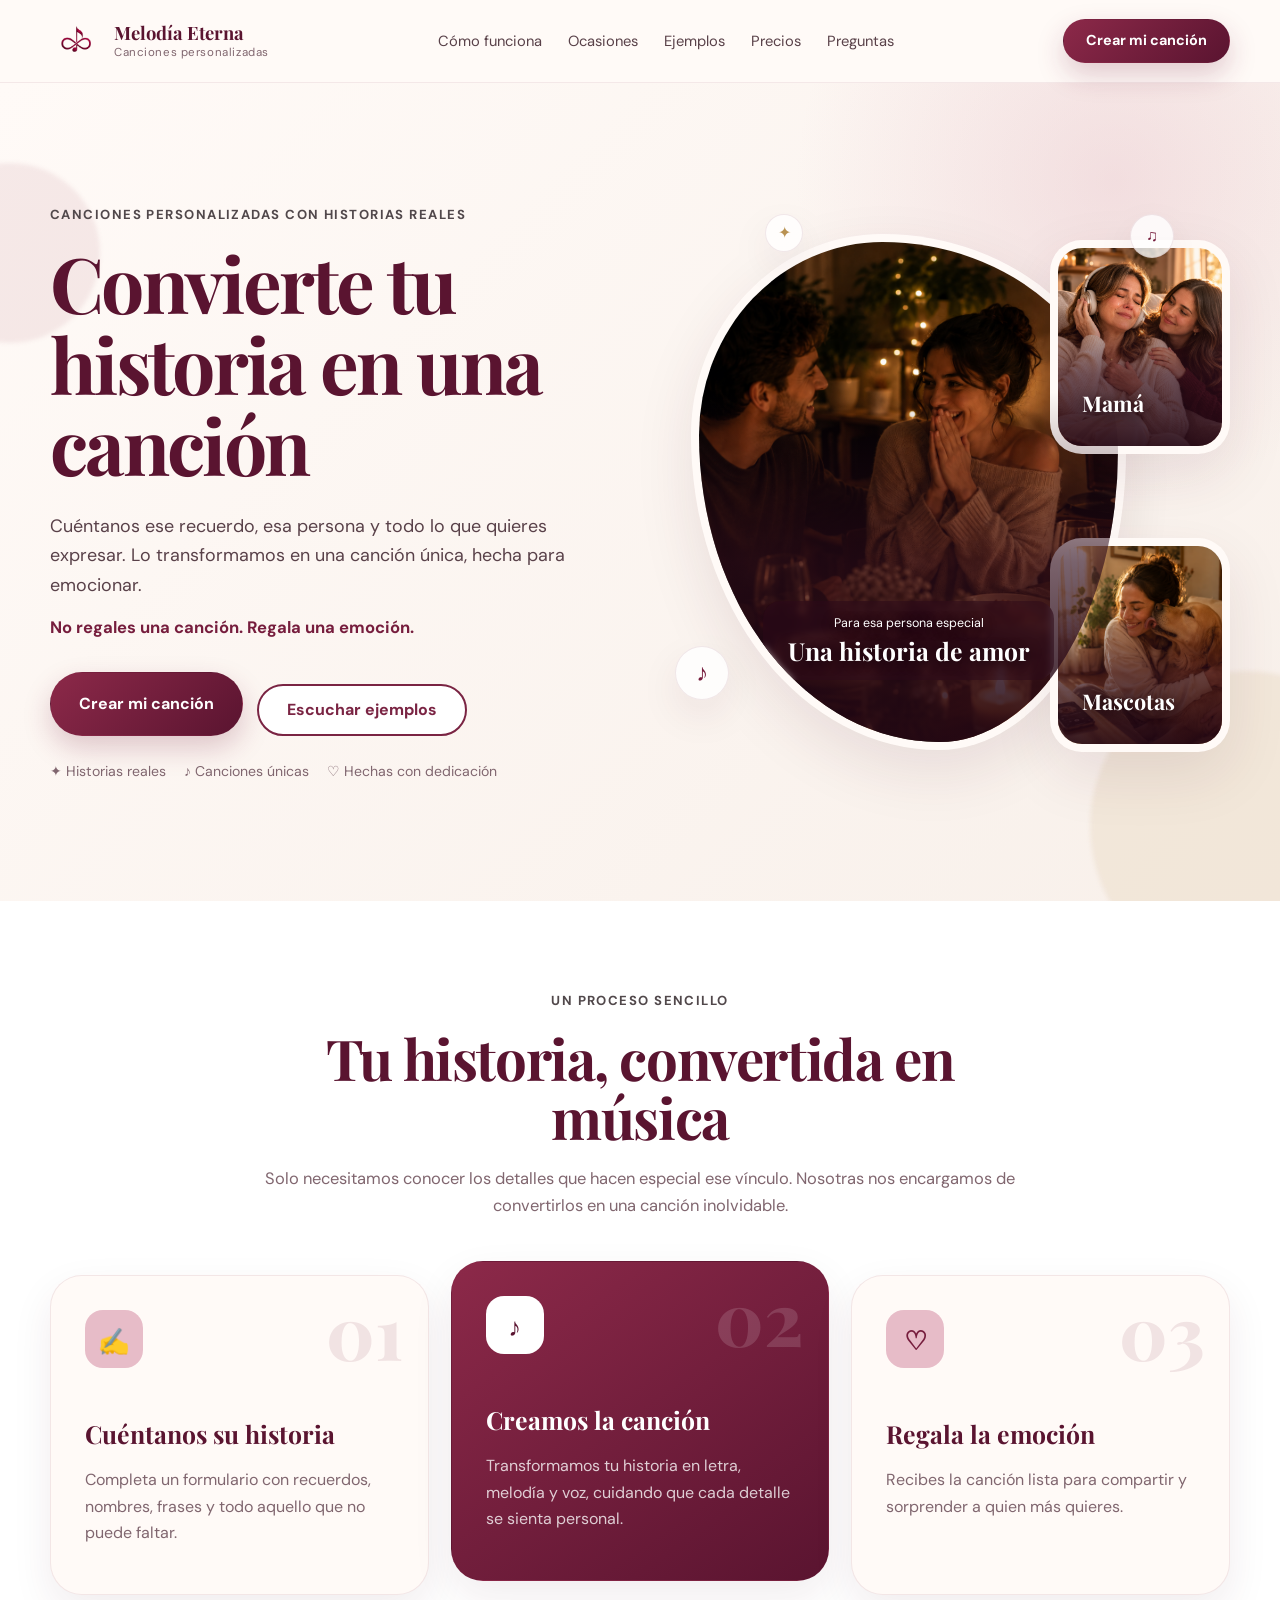
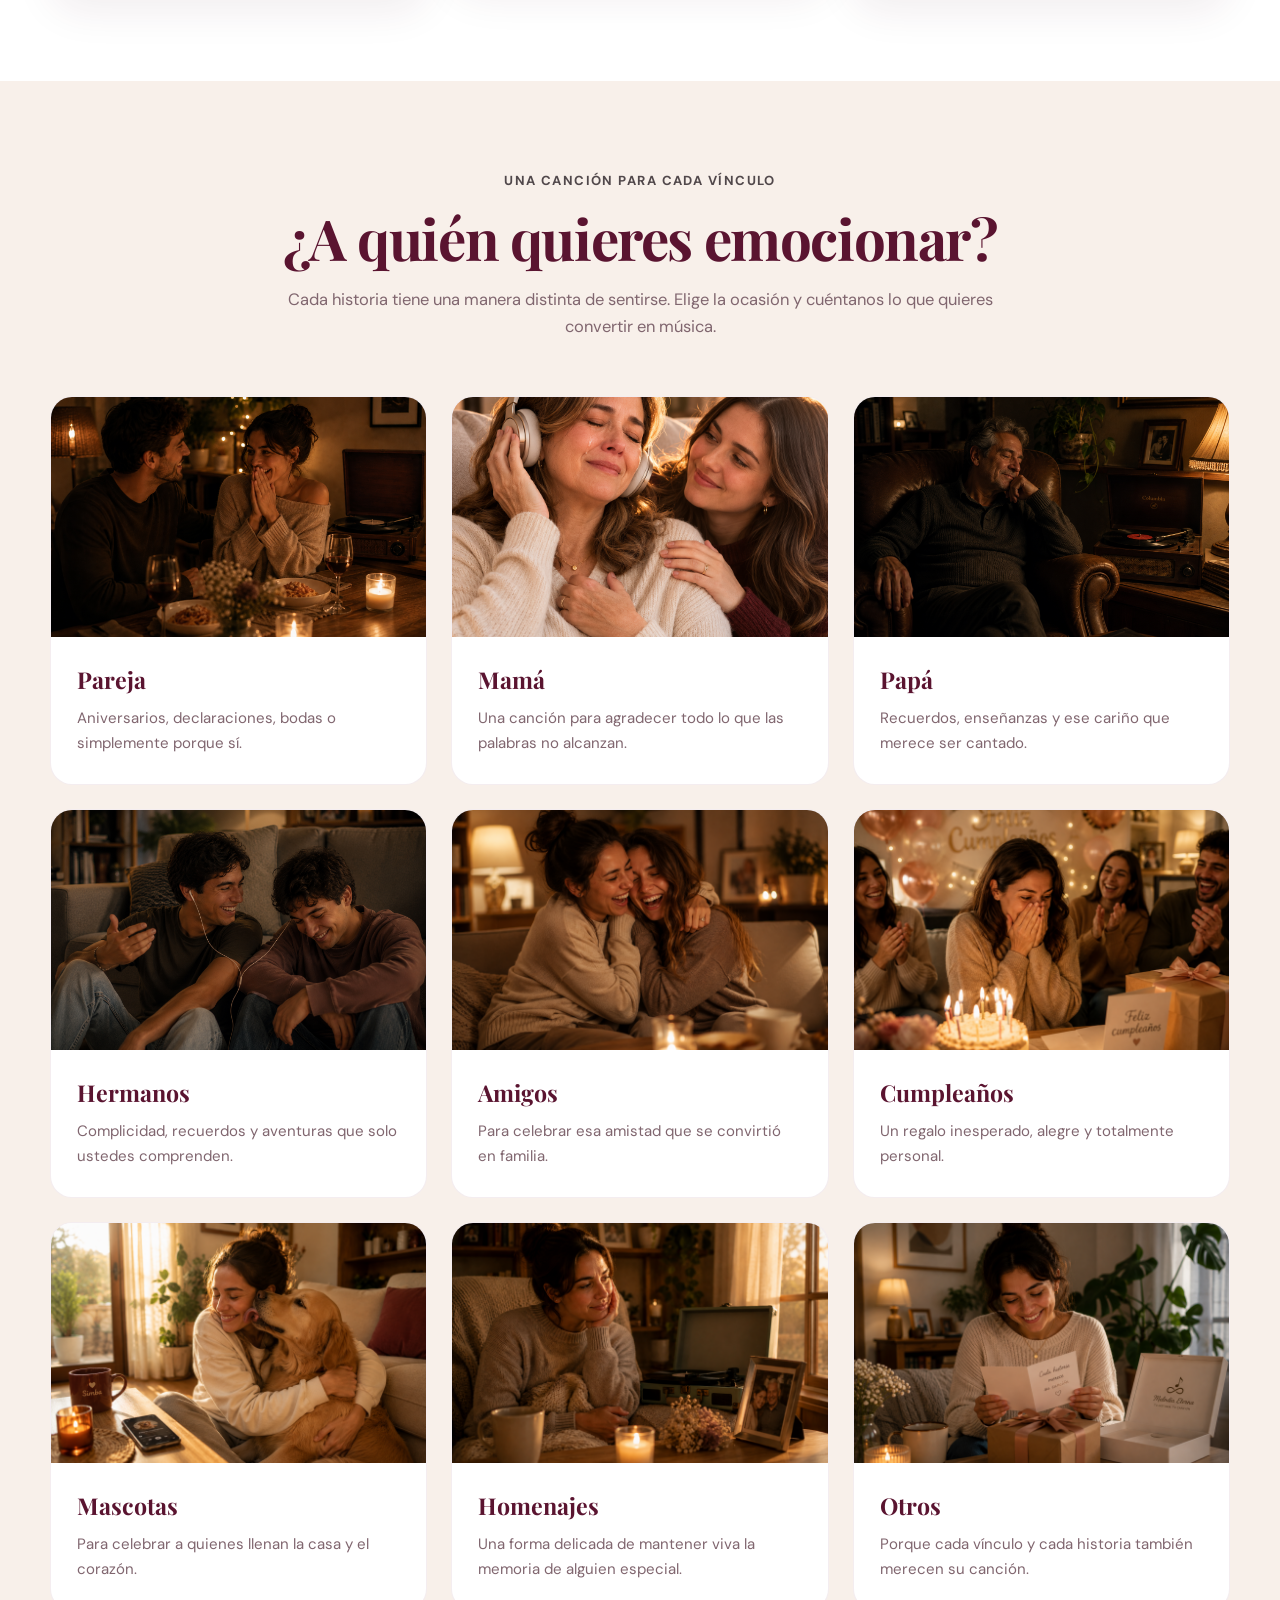
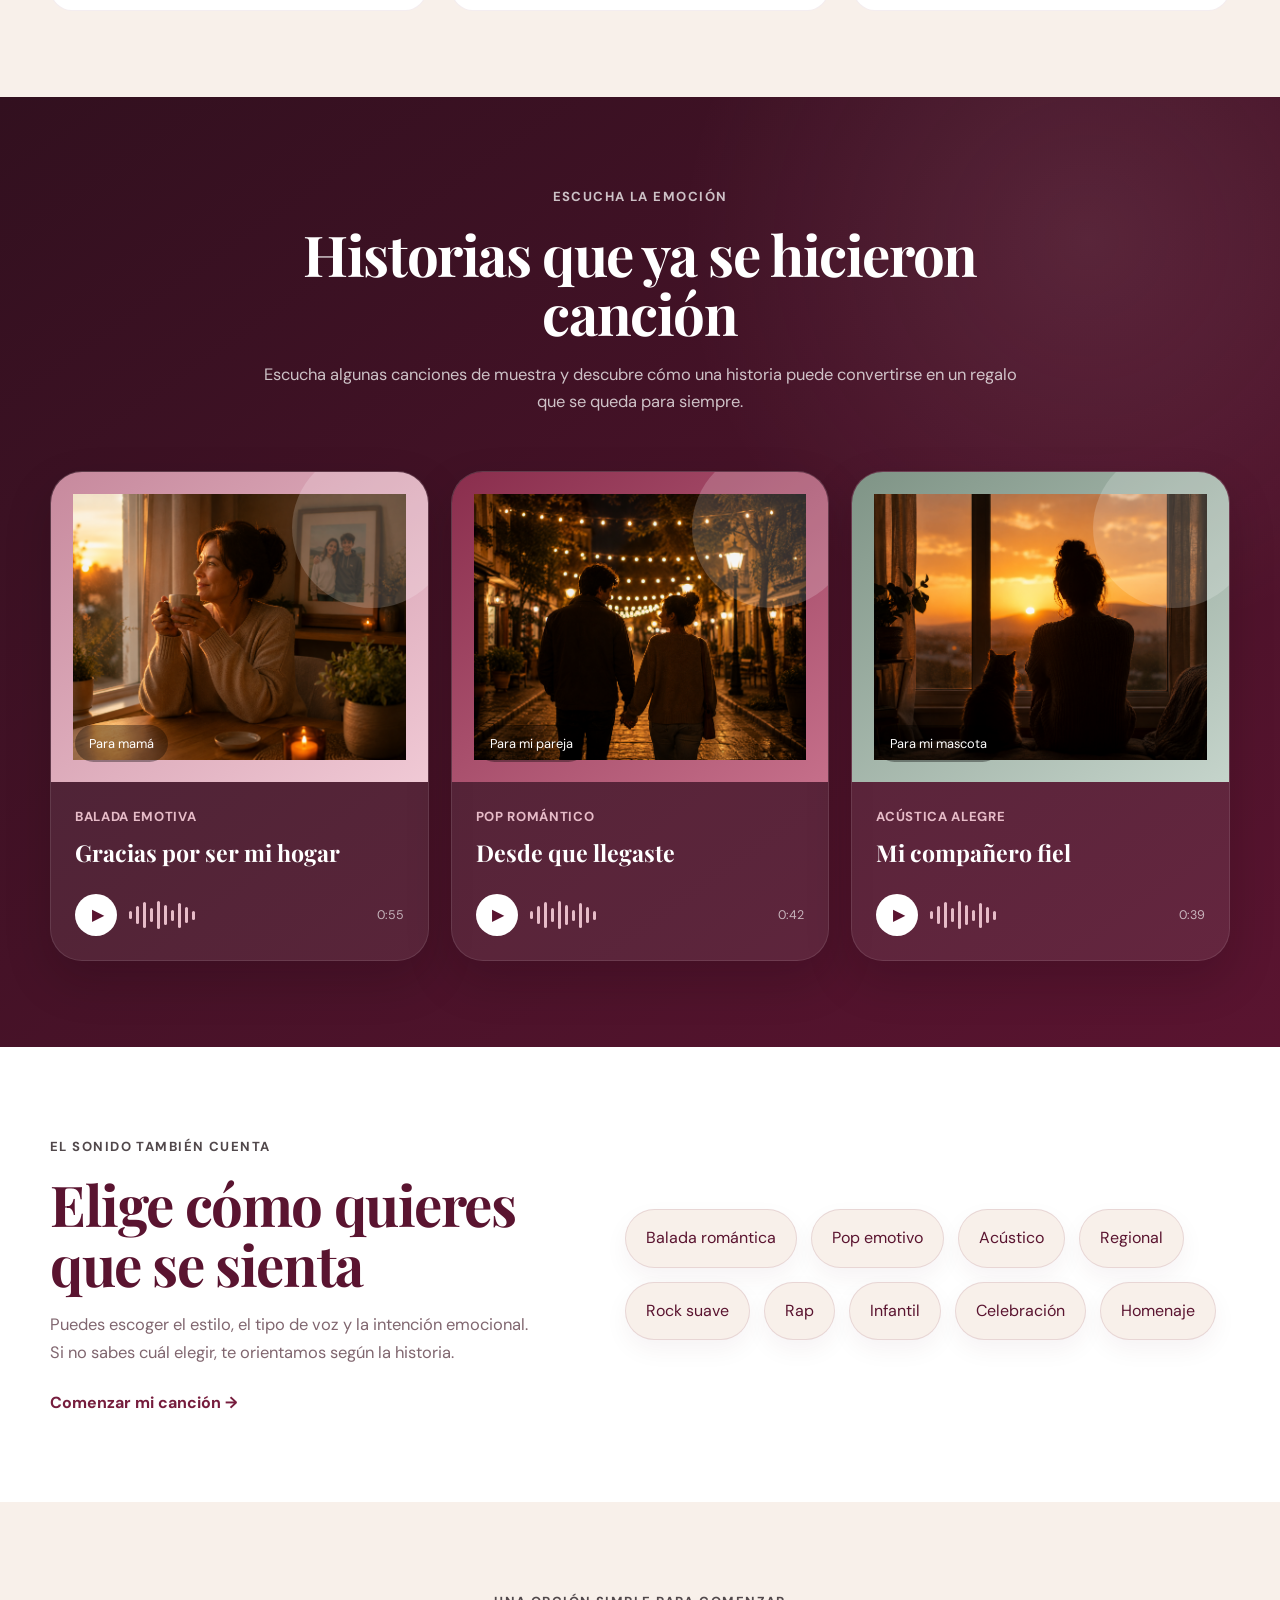
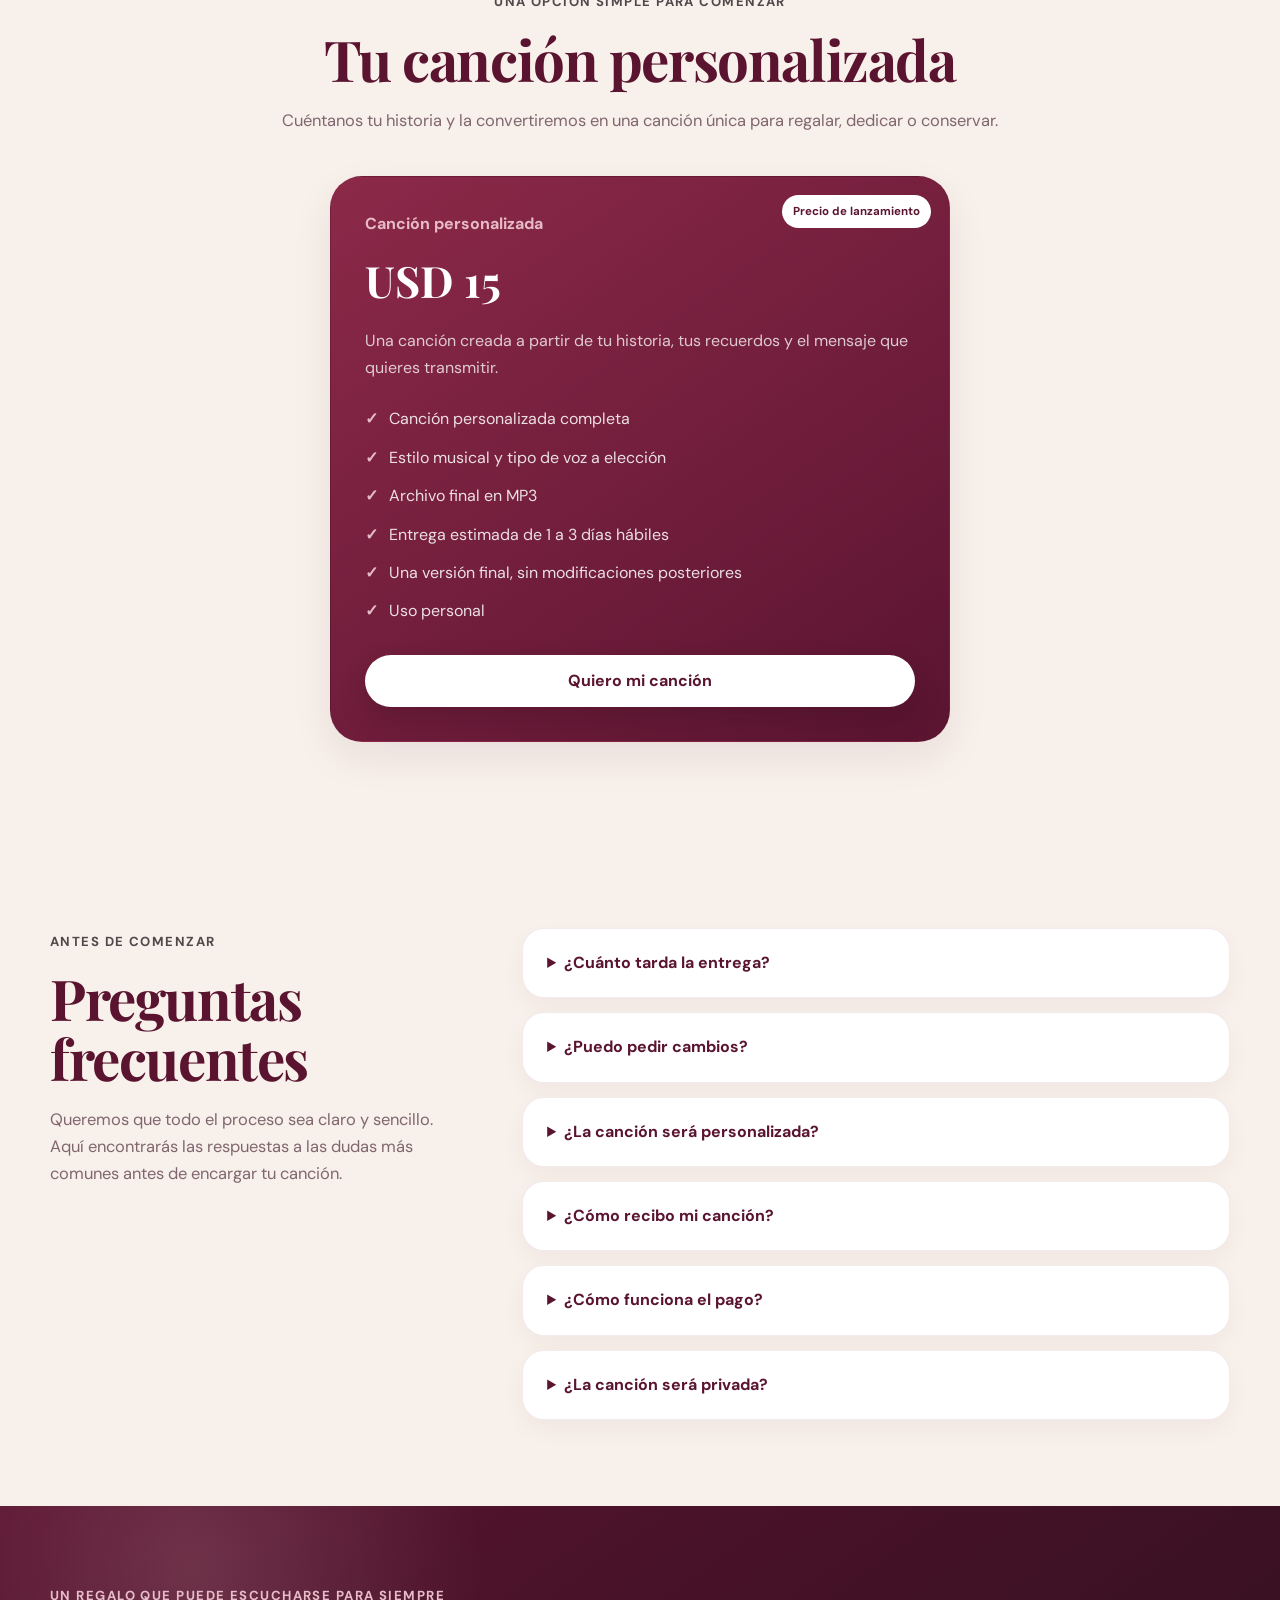
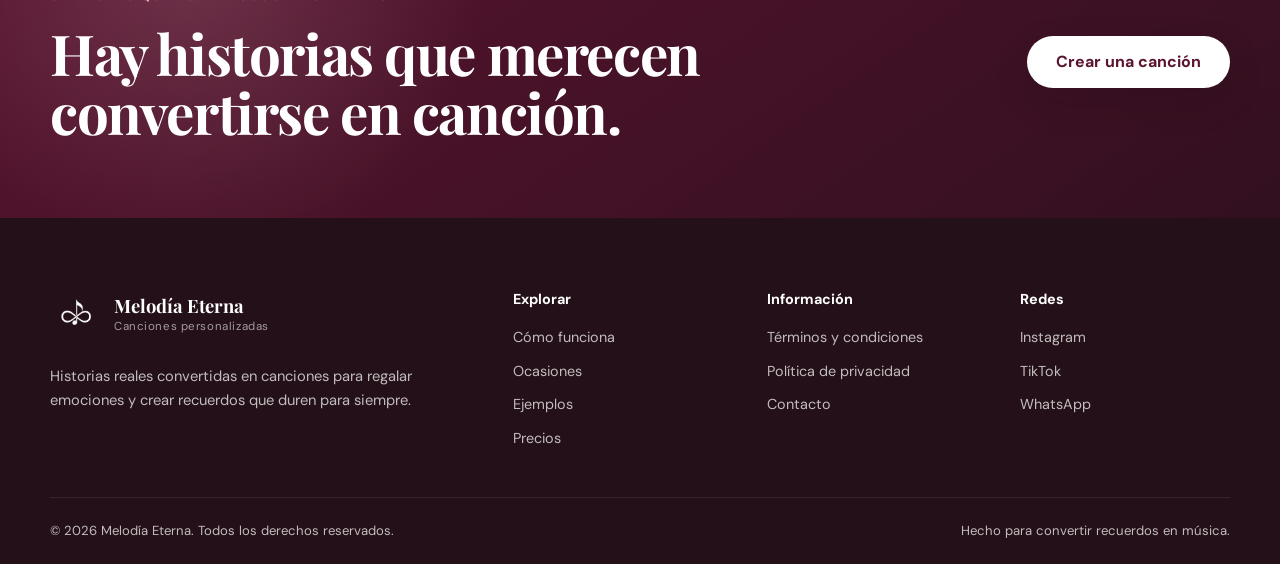
==== index.html @ 5115663e "Add files via upload" ====
<!DOCTYPE html>

<html lang="es">
<head>
<meta charset="utf-8"/>
<meta content="width=device-width, initial-scale=1.0" name="viewport"/>
<title>Melodía Eterna | Canciones personalizadas</title>
<meta content="Transformamos historias reales en canciones personalizadas para regalar emociones y crear recuerdos que duren para siempre." name="description"/>
<link href="https://fonts.googleapis.com" rel="preconnect"/>
<link crossorigin="" href="https://fonts.gstatic.com" rel="preconnect"/>
<link href="https://fonts.googleapis.com/css2?family=DM+Sans:wght@400;500;600;700&amp;family=Playfair+Display:wght@600;700;800&amp;display=swap" rel="stylesheet"/>
<link href="css/style.css" rel="stylesheet"/>
</head>
<body>
<!-- CABECERA -->
<header class="site-header">
<div class="container header-inner">
<a aria-label="Ir al inicio" class="brand" href="#inicio">
<span aria-hidden="true" class="brand-mark"><img alt="" src="img/logo-simbolo.png"/></span>
<span class="brand-text">
<strong>Melodía Eterna</strong>
<small>Canciones personalizadas</small>
</span>
</a>
<nav aria-label="Navegación principal" class="main-nav">
<a href="#como-funciona">Cómo funciona</a>
<a href="#ocasiones">Ocasiones</a>
<a href="#ejemplos">Ejemplos</a>
<a href="#precios">Precios</a>
<a href="#preguntas">Preguntas</a>
</nav>
<a class="button button-small" href="pages/crear-cancion.html">Crear mi canción</a>
</div>
</header>
<main>
<!-- HERO -->
<section class="hero" id="inicio">
<div class="hero-glow hero-glow-one"></div>
<div class="hero-glow hero-glow-two"></div>
<div class="container hero-grid">
<div class="hero-copy">
<span class="eyebrow">Canciones personalizadas con historias reales</span>
<h1>Convierte tu historia en una canción</h1>
<p class="hero-lead">
            Cuéntanos ese recuerdo, esa persona y todo lo que quieres expresar.
            Lo transformamos en una canción única, hecha para emocionar.
          </p>
<p class="hero-slogan">
            No regales una canción. Regala una emoción.
          </p>
<div class="hero-actions">
<a class="button" href="pages/crear-cancion.html">Crear mi canción</a>
<a class="button button-secondary" href="#ejemplos">Escuchar ejemplos</a>
</div>
<div class="hero-proof">
<span>✦ Historias reales</span>
<span>♪ Canciones únicas</span>
<span>♡ Hechas con dedicación</span>
</div>
</div>
<div aria-label="Recuerdos familiares, de pareja y mascotas" class="story-collage"><article class="memory-card memory-card-main"><img alt="Una historia de amor" src="img/pareja.png"/><div class="memory-caption"><small>Para esa persona especial</small><strong>Una historia de amor</strong></div></article><article class="memory-card memory-card-top"><img alt="Mamá" src="img/mama.png"/><div class="memory-caption"><strong>Mamá</strong></div></article><article class="memory-card memory-card-bottom"><img alt="Mascotas" src="img/mascotas.png"/><div class="memory-caption"><strong>Mascotas</strong></div></article><div class="floating-note note-one">♪</div><div class="floating-note note-two">♫</div><div class="floating-note note-three">✦</div></div>
</div>
</section>
<!-- CÓMO FUNCIONA -->
<section class="section section-light" id="como-funciona">
<div class="container">
<div class="section-heading">
<span class="section-kicker">Un proceso sencillo</span>
<h2>Tu historia, convertida en música</h2>
<p>
            Solo necesitamos conocer los detalles que hacen especial ese vínculo.
            Nosotras nos encargamos de convertirlos en una canción inolvidable.
          </p>
</div>
<div class="steps-grid">
<article class="step-card">
<span class="step-number">01</span>
<div class="step-icon">✍</div>
<h3>Cuéntanos su historia</h3>
<p>
              Completa un formulario con recuerdos, nombres, frases y todo
              aquello que no puede faltar.
            </p>
</article>
<article class="step-card featured">
<span class="step-number">02</span>
<div class="step-icon">♪</div>
<h3>Creamos la canción</h3>
<p>
              Transformamos tu historia en letra, melodía y voz, cuidando que
              cada detalle se sienta personal.
            </p>
</article>
<article class="step-card">
<span class="step-number">03</span>
<div class="step-icon">♡</div>
<h3>Regala la emoción</h3>
<p>
              Recibes la canción lista para compartir y sorprender a quien más
              quieres.
            </p>
</article>
</div>
</div>
</section>
<!-- OCASIONES -->
<section class="section section-cream" id="ocasiones">
<div class="container">
<div class="section-heading">
<span class="section-kicker">Una canción para cada vínculo</span>
<h2>¿A quién quieres emocionar?</h2>
<p>
            Cada historia tiene una manera distinta de sentirse. Elige la ocasión
            y cuéntanos lo que quieres convertir en música.
          </p>
</div>
<div class="occasion-grid"><article class="occasion-card"><div class="occasion-image"><img alt="Canción personalizada para pareja" src="img/pareja.png"/></div><div class="occasion-content"><h3>Pareja</h3><p>Aniversarios, declaraciones, bodas o simplemente porque sí.</p></div></article><article class="occasion-card"><div class="occasion-image"><img alt="Canción personalizada para mamá" src="img/mama.png"/></div><div class="occasion-content"><h3>Mamá</h3><p>Una canción para agradecer todo lo que las palabras no alcanzan.</p></div></article><article class="occasion-card"><div class="occasion-image"><img alt="Canción personalizada para papá" src="img/papa.png"/></div><div class="occasion-content"><h3>Papá</h3><p>Recuerdos, enseñanzas y ese cariño que merece ser cantado.</p></div></article><article class="occasion-card"><div class="occasion-image"><img alt="Canción personalizada para hermanos" src="img/hermanos.png"/></div><div class="occasion-content"><h3>Hermanos</h3><p>Complicidad, recuerdos y aventuras que solo ustedes comprenden.</p></div></article><article class="occasion-card"><div class="occasion-image"><img alt="Canción personalizada para amigos" src="img/amigos.png"/></div><div class="occasion-content"><h3>Amigos</h3><p>Para celebrar esa amistad que se convirtió en familia.</p></div></article><article class="occasion-card"><div class="occasion-image"><img alt="Canción personalizada para cumpleaños" src="img/cumpleanos.png"/></div><div class="occasion-content"><h3>Cumpleaños</h3><p>Un regalo inesperado, alegre y totalmente personal.</p></div></article><article class="occasion-card"><div class="occasion-image"><img alt="Canción personalizada para mascotas" src="img/mascotas.png"/></div><div class="occasion-content"><h3>Mascotas</h3><p>Para celebrar a quienes llenan la casa y el corazón.</p></div></article><article class="occasion-card"><div class="occasion-image"><img alt="Canción personalizada para homenajes" src="img/homenajes.png"/></div><div class="occasion-content"><h3>Homenajes</h3><p>Una forma delicada de mantener viva la memoria de alguien especial.</p></div></article><article class="occasion-card"><div class="occasion-image"><img alt="Canción personalizada para otros" src="img/otros.png"/></div><div class="occasion-content"><h3>Otros</h3><p>Porque cada vínculo y cada historia también merecen su canción.</p></div></article></div>
</div>
</section>
<!-- EJEMPLOS -->
<section class="section section-dark" id="ejemplos">
<div class="container">
<div class="section-heading section-heading-light">
<span class="section-kicker">Escucha la emoción</span>
<h2>Historias que ya se hicieron canción</h2>
<p>Escucha algunas canciones de muestra y descubre cómo una historia puede convertirse en un regalo que se queda para siempre.</p>
</div>
<div class="audio-grid">
<article class="audio-card">
<div class="audio-cover cover-one"><img alt="Gracias por ser mi hogar" src="img/mama2.png"/><span>Para mamá</span></div>
<div class="audio-info">
<p class="audio-type">Balada emotiva</p>
<h3>Gracias por ser mi hogar</h3>
<audio preload="metadata" src="audio/Gracias por ser mi hogar.mp3"></audio>
<div class="fake-player">
<button aria-label="Reproducir Gracias por ser mi hogar" type="button">▶</button>
<div aria-label="Progreso de Gracias por ser mi hogar" aria-valuemax="100" aria-valuemin="0" aria-valuenow="0" class="wave" role="slider" tabindex="0">
<i></i><i></i><i></i><i></i><i></i><i></i><i></i><i></i><i></i><i></i>
</div>
<span class="audio-time">0:56</span>
</div>
</div>
</article>
<article class="audio-card">
<div class="audio-cover cover-two"><img alt="Desde que llegaste" src="img/pareja2.png"/><span>Para mi pareja</span></div>
<div class="audio-info">
<p class="audio-type">Pop romántico</p>
<h3>Desde que llegaste</h3>
<audio preload="metadata" src="audio/Desde que llegaste.mp3"></audio>
<div class="fake-player">
<button aria-label="Reproducir Desde que llegaste" type="button">▶</button>
<div aria-label="Progreso de Desde que llegaste" aria-valuemax="100" aria-valuemin="0" aria-valuenow="0" class="wave" role="slider" tabindex="0">
<i></i><i></i><i></i><i></i><i></i><i></i><i></i><i></i><i></i><i></i>
</div>
<span class="audio-time">0:42</span>
</div>
</div>
</article>
<article class="audio-card">
<div class="audio-cover cover-three"><img alt="Mi compañero fiel" src="img/mascotas2.png"/><span>Para mi mascota</span></div>
<div class="audio-info">
<p class="audio-type">Acústica alegre</p>
<h3>Mi compañero fiel</h3>
<audio preload="metadata" src="audio/mi-companero-fiel.mp3"></audio>
<div class="fake-player">
<button aria-label="Reproducir Mi compañero fiel" type="button">▶</button>
<div aria-label="Progreso de Mi compañero fiel" aria-valuemax="100" aria-valuemin="0" aria-valuenow="0" class="wave" role="slider" tabindex="0">
<i></i><i></i><i></i><i></i><i></i><i></i><i></i><i></i><i></i><i></i>
</div>
<span class="audio-time">0:40</span>
</div>
</div>
</article>
</div>
</div>
</section>
<!-- ESTILOS -->
<section class="section section-light">
<div class="container style-layout">
<div class="style-copy">
<span class="section-kicker">El sonido también cuenta</span>
<h2>Elige cómo quieres que se sienta</h2>
<p>
            Puedes escoger el estilo, el tipo de voz y la intención emocional.
            Si no sabes cuál elegir, te orientamos según la historia.
          </p>
<a class="text-link" href="pages/crear-cancion.html">Comenzar mi canción →</a>
</div>
<div class="music-tags">
<span>Balada romántica</span>
<span>Pop emotivo</span>
<span>Acústico</span>
<span>Regional</span>
<span>Rock suave</span>
<span>Rap</span>
<span>Infantil</span>
<span>Celebración</span>
<span>Homenaje</span>
</div>
</div>
</section>
<!-- PRECIOS -->
<section class="section section-cream" id="precios">
<div class="container">
<div class="section-heading">
<span class="section-kicker">Una opción simple para comenzar</span>
<h2>Tu canción personalizada</h2>
<p>Cuéntanos tu historia y la convertiremos en una canción única para regalar, dedicar o conservar.</p>
</div>
<div class="pricing-grid"><article class="price-card price-card-featured launch-card"><span class="popular-badge">Precio de lanzamiento</span>
<p class="plan-name">Canción personalizada</p>
<h3>USD 15</h3>
<p class="plan-description">Una canción creada a partir de tu historia, tus recuerdos y el mensaje que quieres transmitir.</p>
<ul>
<li>Canción personalizada completa</li>
<li>Estilo musical y tipo de voz a elección</li>
<li>Archivo final en MP3</li>
<li>Entrega estimada de 1 a 3 días hábiles</li>
<li>Una versión final, sin modificaciones posteriores</li>
<li>Uso personal</li>
</ul>
<a class="button full-width" href="pages/crear-cancion.html">Quiero mi canción</a></article></div>
</div></section>
<!-- TESTIMONIOS -->

<!-- FORMULARIO -->
<!-- FAQ -->
<section class="section section-cream" id="preguntas">
<div class="container faq-layout">
<div class="faq-copy">
<span class="section-kicker">Antes de comenzar</span>
<h2>Preguntas frecuentes</h2>
<p>
            Queremos que todo el proceso sea claro y sencillo. Aquí encontrarás las respuestas a las dudas más comunes antes de encargar tu canción.
          </p>
</div>
<div class="faq-list">
<details><summary>¿Cuánto tarda la entrega?</summary><p>La entrega estimada es de 1 a 3 días hábiles. Los pedidos se realizan por orden de llegada; si hubiera un volumen excepcional, te informaremos antes de comenzar.</p></details>
<details><summary>¿Puedo pedir cambios?</summary><p>El servicio de lanzamiento incluye una única versión final y no contempla modificaciones posteriores. Por eso, antes de crearla te pedimos que nos cuentes con detalle todo lo que quieres incluir y lo que prefieres evitar.</p></details>
<details><summary>¿La canción será personalizada?</summary><p>Sí. La letra y la dirección creativa se construyen a partir de la historia, recuerdos, nombres, emociones y preferencias que nos compartas en el formulario.</p></details>
<details><summary>¿Cómo recibo mi canción?</summary><p>Recibirás tu canción final en formato MP3 a través del medio de contacto indicado en tu pedido.</p></details>
<details><summary>¿Cómo funciona el pago?</summary><p>Después de revisar tu solicitud nos pondremos en contacto contigo para confirmar el pago. Para clientes internacionales utilizamos PayPal; en Chile también podemos coordinar transferencia bancaria.</p></details>
<details><summary>¿La canción será privada?</summary><p>Sí. Tu historia y tus datos se utilizan únicamente para gestionar y crear tu pedido. No publicaremos ni compartiremos tu canción sin tu autorización.</p></details>
</div>
</div>
</section>
<!-- CTA FINAL -->
<section class="final-cta">
<div class="container final-cta-inner">
<div>
<span class="section-kicker">Un regalo que puede escucharse para siempre</span>
<h2>Hay historias que merecen convertirse en canción.</h2>
</div>
<a class="button button-light" href="pages/crear-cancion.html">
          Crear una canción
        </a>
</div>
</section>
</main>
<!-- PIE DE PÁGINA -->
<footer class="site-footer">
<div class="container footer-grid">
<div class="footer-brand">
<a class="brand brand-footer" href="#inicio">
<span aria-hidden="true" class="brand-mark"><img alt="" src="img/logo-simbolo.png"/></span>
<span class="brand-text">
<strong>Melodía Eterna</strong>
<small>Canciones personalizadas</small>
</span>
</a>
<p>
          Historias reales convertidas en canciones para regalar emociones y
          crear recuerdos que duren para siempre.
        </p>
</div>
<div class="footer-links">
<strong>Explorar</strong>
<a href="#como-funciona">Cómo funciona</a>
<a href="#ocasiones">Ocasiones</a>
<a href="#ejemplos">Ejemplos</a>
<a href="#precios">Precios</a>
</div>
<div class="footer-links">
<strong>Información</strong>
<a href="#">Términos y condiciones</a>
<a href="#">Política de privacidad</a>
<a href="#">Contacto</a>
</div>
<div class="footer-links">
<strong>Redes</strong>
<a href="#">Instagram</a>
<a href="#">TikTok</a>
<a href="#">WhatsApp</a>
</div>
</div>
<div class="container footer-bottom">
<p>© 2026 Melodía Eterna. Todos los derechos reservados.</p>
<p>Hecho para convertir recuerdos en música.</p>
</div>
</footer>
<script>
  document.addEventListener("DOMContentLoaded", () => {
    const cards = [...document.querySelectorAll(".audio-card")];

    const formatTime = (seconds) => {
      if (!Number.isFinite(seconds)) return "0:00";
      const minutes = Math.floor(seconds / 60);
      const secs = Math.floor(seconds % 60).toString().padStart(2, "0");
      return `${minutes}:${secs}`;
    };

    const stopOtherTracks = (currentAudio) => {
      cards.forEach((card) => {
        const audio = card.querySelector("audio");
        const button = card.querySelector(".fake-player button");
        const wave = card.querySelector(".wave");
        if (audio !== currentAudio && !audio.paused) {
          audio.pause();
          button.textContent = "▶";
          button.setAttribute("aria-label", button.getAttribute("aria-label").replace("Pausar", "Reproducir"));
          wave.classList.remove("is-playing");
        }
      });
    };

    cards.forEach((card) => {
      const audio = card.querySelector("audio");
      const button = card.querySelector(".fake-player button");
      const wave = card.querySelector(".wave");
      const time = card.querySelector(".audio-time");
      const title = card.querySelector("h3").textContent.trim();

      const updateProgress = () => {
        const percent = audio.duration ? (audio.currentTime / audio.duration) * 100 : 0;
        wave.style.setProperty("--progress", `${percent}%`);
        wave.setAttribute("aria-valuenow", Math.round(percent));
        time.textContent = audio.currentTime > 0 ? `${formatTime(audio.currentTime)} / ${formatTime(audio.duration)}` : formatTime(audio.duration);
      };

      audio.addEventListener("loadedmetadata", updateProgress);
      audio.addEventListener("timeupdate", updateProgress);

      button.addEventListener("click", async () => {
        if (audio.paused) {
          stopOtherTracks(audio);
          try {
            await audio.play();
            button.textContent = "❚❚";
            button.setAttribute("aria-label", `Pausar ${title}`);
            wave.classList.add("is-playing");
          } catch (error) {
            console.error("No se pudo reproducir el audio:", error);
          }
        } else {
          audio.pause();
          button.textContent = "▶";
          button.setAttribute("aria-label", `Reproducir ${title}`);
          wave.classList.remove("is-playing");
        }
      });

      const seek = (clientX) => {
        if (!audio.duration) return;
        const rect = wave.getBoundingClientRect();
        const ratio = Math.min(1, Math.max(0, (clientX - rect.left) / rect.width));
        audio.currentTime = ratio * audio.duration;
        updateProgress();
      };

      wave.addEventListener("click", (event) => seek(event.clientX));
      wave.addEventListener("keydown", (event) => {
        if (!audio.duration) return;
        if (event.key === "ArrowRight" || event.key === "ArrowLeft") {
          event.preventDefault();
          audio.currentTime = Math.min(audio.duration, Math.max(0, audio.currentTime + (event.key === "ArrowRight" ? 5 : -5)));
          updateProgress();
        }
      });

      audio.addEventListener("ended", () => {
        button.textContent = "▶";
        button.setAttribute("aria-label", `Reproducir ${title}`);
        wave.classList.remove("is-playing");
        audio.currentTime = 0;
        updateProgress();
      });
    });
  });
</script>
</body>
</html>
---- css/style.css ----
:root {
  --cream-50: #fffaf7;
  --cream-100: #f8f0ea;
  --cream-200: #efe2da;
  --burgundy-500: #8c2949;
  --burgundy-600: #761d3d;
  --burgundy-700: #5a1430;
  --burgundy-900: #32101f;
  --rose-200: #e7bcc8;
  --rose-300: #dca4b5;
  --gold-400: #c9aa72;
  --gold-500: #b99252;
  --brown-500: #80666f;
  --brown-700: #594149;
  --ink: #2d2025;
  --white: #ffffff;

  --shadow-soft: 0 22px 60px rgba(81, 28, 48, 0.10);
  --shadow-card: 0 16px 40px rgba(81, 28, 48, 0.08);
  --radius-sm: 14px;
  --radius-md: 22px;
  --radius-lg: 32px;
  --radius-xl: 44px;
}

* {
  margin: 0;
  padding: 0;
  box-sizing: border-box;
}

html {
  scroll-behavior: smooth;
  scroll-padding-top: 90px;
}

body {
  min-width: 320px;
  font-family: "DM Sans", sans-serif;
  color: var(--ink);
  background: var(--cream-50);
  line-height: 1.65;
}

img,
svg {
  display: block;
  max-width: 100%;
}

a {
  color: inherit;
  text-decoration: none;
}

button,
input,
textarea,
select {
  font: inherit;
}

button {
  cursor: pointer;
}

.container {
  width: min(1180px, calc(100% - 40px));
  margin-inline: auto;
}


/* CABECERA */

.site-header {
  position: sticky;
  top: 0;
  z-index: 1000;
  border-bottom: 1px solid rgba(118, 29, 61, 0.08);
  background: rgba(255, 250, 247, 0.92);
  backdrop-filter: blur(16px);
}

.header-inner {
  min-height: 82px;
  display: flex;
  align-items: center;
  justify-content: space-between;
  gap: 28px;
}

.brand {
  display: inline-flex;
  align-items: center;
  gap: 12px;
  flex-shrink: 0;
}

.brand-mark {
  width: 44px;
  height: 44px;
  display: grid;
  place-items: center;
  color: var(--white);
  border-radius: 50%;
  background: linear-gradient(145deg, var(--burgundy-500), var(--burgundy-700));
  box-shadow: 0 10px 26px rgba(118, 29, 61, 0.22);
}

.brand-mark svg {
  width: 28px;
  height: 28px;
  fill: none;
  stroke: currentColor;
  stroke-width: 3;
  stroke-linecap: round;
  stroke-linejoin: round;
}

.brand-mark circle {
  fill: currentColor;
  stroke: none;
}

.brand-text {
  display: flex;
  flex-direction: column;
  line-height: 1.15;
}

.brand-text strong {
  font-family: "Playfair Display", serif;
  font-size: 1.15rem;
  color: var(--burgundy-700);
}

.brand-text small {
  margin-top: 3px;
  color: var(--brown-500);
  font-size: 0.72rem;
  letter-spacing: 0.05em;
}

.main-nav {
  display: flex;
  align-items: center;
  justify-content: center;
  gap: 26px;
  font-size: 0.92rem;
  color: var(--brown-700);
}

.main-nav a {
  position: relative;
  padding-block: 8px;
  transition: color 0.2s ease;
}

.main-nav a::after {
  content: "";
  position: absolute;
  left: 0;
  right: 0;
  bottom: 2px;
  height: 2px;
  border-radius: 999px;
  background: var(--burgundy-500);
  transform: scaleX(0);
  transition: transform 0.2s ease;
}

.main-nav a:hover {
  color: var(--burgundy-600);
}

.main-nav a:hover::after {
  transform: scaleX(1);
}


/* BOTONES */

.button {
  min-height: 52px;
  display: inline-flex;
  align-items: center;
  justify-content: center;
  gap: 10px;
  padding: 0 28px;
  border: 1px solid transparent;
  border-radius: 999px;
  color: var(--white);
  font-weight: 700;
  background: linear-gradient(135deg, var(--burgundy-500), var(--burgundy-700));
  box-shadow: 0 12px 28px rgba(118, 29, 61, 0.22);
  transition:
    transform 0.2s ease,
    box-shadow 0.2s ease,
    background 0.2s ease;
}

.button:hover {
  transform: translateY(-2px);
  box-shadow: 0 18px 36px rgba(118, 29, 61, 0.28);
}

.button-small {
  min-height: 44px;
  padding-inline: 22px;
  font-size: 0.9rem;
}

.button-secondary {
  color: var(--burgundy-600);
  background: rgba(255, 255, 255, 0.6);
  border-color: rgba(118, 29, 61, 0.25);
  box-shadow: none;
}

.button-secondary:hover {
  color: var(--white);
  background: var(--burgundy-600);
}

.button-light {
  color: var(--burgundy-700);
  background: var(--white);
  box-shadow: 0 14px 34px rgba(34, 9, 21, 0.18);
}

.full-width {
  width: 100%;
}


/* HERO */

.hero {
  position: relative;
  overflow: hidden;
  min-height: calc(100vh - 82px);
  display: flex;
  align-items: center;
  background:
    radial-gradient(circle at 87% 12%, rgba(220, 164, 181, 0.28), transparent 24%),
    linear-gradient(135deg, var(--cream-50), var(--cream-100));
}

.hero-glow {
  position: absolute;
  border-radius: 50%;
  filter: blur(2px);
  pointer-events: none;
}

.hero-glow-one {
  width: 310px;
  height: 310px;
  right: -120px;
  bottom: -80px;
  background: rgba(201, 170, 114, 0.14);
}

.hero-glow-two {
  width: 180px;
  height: 180px;
  left: -80px;
  top: 80px;
  background: rgba(140, 41, 73, 0.08);
}

.hero-grid {
  position: relative;
  z-index: 1;
  display: grid;
  grid-template-columns: 1.02fr 0.98fr;
  align-items: center;
  gap: 72px;
  padding-block: 88px;
}

.eyebrow,
.section-kicker {
  display: inline-block;
  margin-bottom: 16px;
  color: #51484b;
  font-size: 0.82rem;
  font-weight: 700;
  letter-spacing: 0.11em;
  text-transform: uppercase;
}

.hero h1,
.section-heading h2,
.style-copy h2,
.order-copy h2,
.faq-copy h2,
.final-cta h2 {
  font-family: "Playfair Display", serif;
  color: var(--burgundy-700);
  line-height: 1.06;
}

.hero h1 {
  max-width: 680px;
  margin-bottom: 26px;
  font-size: clamp(3.25rem, 6vw, 5.8rem);
  letter-spacing: -0.035em;
}

.hero-lead {
  max-width: 610px;
  margin-bottom: 14px;
  color: var(--brown-700);
  font-size: 1.12rem;
}

.hero-slogan {
  margin-bottom: 30px;
  color: var(--burgundy-600);
  font-weight: 700;
  font-size: 1.04rem;
}

.hero-actions {
  display: flex;
  flex-wrap: wrap;
  gap: 14px;
  margin-bottom: 24px;
}

.hero-proof {
  display: flex;
  flex-wrap: wrap;
  gap: 18px;
  color: var(--brown-500);
  font-size: 0.88rem;
}

.story-collage {
  position: relative;
  min-height: 560px;
}

.memory-card {
  position: absolute;
  overflow: hidden;
  border: 8px solid rgba(255, 250, 247, 0.95);
  border-radius: var(--radius-lg);
  background: var(--white);
  box-shadow: var(--shadow-soft);
}

.memory-card-main {
  inset: 22px 104px 22px 4px;
  border-radius: 44% 56% 43% 57% / 39% 42% 58% 61%;
}

.memory-card-top,
.memory-card-bottom {
  right: 0;
  width: 180px;
  height: 214px;
}

.memory-card-top {
  top: 28px;
}

.memory-card-bottom {
  bottom: 20px;
}

.memory-art {
  height: 100%;
  display: grid;
  place-items: center;
  position: relative;
  isolation: isolate;
}

.memory-art::before,
.memory-art::after {
  content: "";
  position: absolute;
  border-radius: 50%;
  z-index: -1;
}

.memory-art::before {
  width: 180px;
  height: 180px;
  top: 12%;
  left: 12%;
  background: rgba(255, 255, 255, 0.28);
}

.memory-art::after {
  width: 120px;
  height: 120px;
  right: 8%;
  bottom: 10%;
  background: rgba(255, 255, 255, 0.18);
}

.memory-art-couple {
  background:
    linear-gradient(to top, rgba(63, 12, 32, 0.35), transparent 54%),
    linear-gradient(135deg, #6f1f3c, #c9859b 54%, #edc9d4);
}

.memory-art-family {
  background:
    linear-gradient(to top, rgba(80, 35, 16, 0.20), transparent 56%),
    linear-gradient(145deg, #d2ad6f, #f0d2a1);
}

.memory-art-pet {
  background:
    linear-gradient(to top, rgba(29, 35, 31, 0.24), transparent 58%),
    linear-gradient(145deg, #819489, #c9d7cf);
}

.memory-icon {
  color: rgba(255, 255, 255, 0.92);
  font-family: "Playfair Display", serif;
  font-size: 7rem;
  text-shadow: 0 12px 32px rgba(36, 10, 20, 0.18);
}

.memory-card-top .memory-icon,
.memory-card-bottom .memory-icon {
  font-size: 4.5rem;
}

.memory-caption {
  position: absolute;
  left: 24px;
  right: 24px;
  bottom: 24px;
  display: flex;
  flex-direction: column;
  color: var(--white);
}

.memory-caption small {
  margin-bottom: 4px;
  font-size: 0.78rem;
  opacity: 0.86;
}

.memory-caption strong {
  font-family: "Playfair Display", serif;
  font-size: 1.35rem;
}

.memory-caption.compact {
  left: 14px;
  right: 14px;
  bottom: 14px;
}

.memory-caption.compact strong {
  font-size: 1rem;
}

.floating-note {
  position: absolute;
  display: grid;
  place-items: center;
  color: var(--burgundy-600);
  border: 1px solid rgba(118, 29, 61, 0.10);
  border-radius: 50%;
  background: rgba(255, 255, 255, 0.78);
  box-shadow: var(--shadow-card);
}

.note-one {
  width: 54px;
  height: 54px;
  left: -12px;
  bottom: 72px;
  font-size: 1.5rem;
}

.note-two {
  width: 44px;
  height: 44px;
  right: 56px;
  top: 2px;
}

.note-three {
  width: 38px;
  height: 38px;
  left: 78px;
  top: 2px;
  color: var(--gold-500);
}


/* SECCIONES GENERALES */

.section {
  padding-block: 86px;
}

.section-light {
  background: var(--white);
}

.section-cream {
  background: var(--cream-100);
}

.section-dark {
  color: var(--white);
  background:
    radial-gradient(circle at 85% 15%, rgba(220, 164, 181, 0.13), transparent 30%),
    linear-gradient(145deg, var(--burgundy-900), var(--burgundy-700));
}

.section-heading {
  max-width: 760px;
  margin: 0 auto 56px;
  text-align: center;
}

.section-heading h2,
.style-copy h2,
.order-copy h2,
.faq-copy h2,
.final-cta h2 {
  margin-bottom: 18px;
  font-size: clamp(2.35rem, 4.4vw, 4rem);
  letter-spacing: -0.025em;
}

.section-heading p,
.style-copy p,
.order-copy > p,
.faq-copy p {
  color: var(--brown-500);
  font-size: 1.03rem;
}

.section-heading-light h2 {
  color: var(--white);
}

.section-heading-light p,
.section-heading-light .section-kicker {
  color: rgba(255, 255, 255, 0.74);
}


/* PASOS */

.steps-grid {
  display: grid;
  grid-template-columns: repeat(3, 1fr);
  gap: 22px;
}

.step-card {
  position: relative;
  min-height: 320px;
  padding: 34px;
  overflow: hidden;
  border: 1px solid rgba(118, 29, 61, 0.09);
  border-radius: var(--radius-lg);
  background: var(--cream-50);
  box-shadow: var(--shadow-card);
}

.step-card.featured {
  color: var(--white);
  background: linear-gradient(145deg, var(--burgundy-500), var(--burgundy-700));
  transform: translateY(-14px);
}

.step-number {
  position: absolute;
  top: 18px;
  right: 24px;
  color: rgba(118, 29, 61, 0.10);
  font-family: "Playfair Display", serif;
  font-size: 4.6rem;
  font-weight: 800;
  line-height: 1;
}

.step-card.featured .step-number {
  color: rgba(255, 255, 255, 0.14);
}

.step-icon {
  width: 58px;
  height: 58px;
  display: grid;
  place-items: center;
  margin-bottom: 46px;
  color: var(--burgundy-600);
  border-radius: 18px;
  background: var(--rose-200);
  font-family: "Playfair Display", serif;
  font-size: 1.6rem;
  font-weight: 700;
}

.step-card.featured .step-icon {
  color: var(--burgundy-700);
  background: var(--white);
}

.step-card h3 {
  margin-bottom: 12px;
  color: var(--burgundy-700);
  font-family: "Playfair Display", serif;
  font-size: 1.55rem;
}

.step-card.featured h3 {
  color: var(--white);
}

.step-card p {
  color: var(--brown-500);
}

.step-card.featured p {
  color: rgba(255, 255, 255, 0.78);
}


/* OCASIONES */

.occasion-grid {
  display: grid;
  grid-template-columns: repeat(3, 1fr);
  gap: 20px;
}

.occasion-card {
  padding: 28px;
  border: 1px solid rgba(118, 29, 61, 0.08);
  border-radius: var(--radius-md);
  background: rgba(255, 255, 255, 0.74);
  transition:
    transform 0.2s ease,
    box-shadow 0.2s ease,
    border-color 0.2s ease;
}

.occasion-card:hover {
  transform: translateY(-5px);
  border-color: rgba(118, 29, 61, 0.20);
  box-shadow: var(--shadow-card);
}

.occasion-emoji {
  display: block;
  margin-bottom: 18px;
  font-size: 2rem;
}

.occasion-card h3 {
  margin-bottom: 8px;
  color: var(--burgundy-700);
  font-family: "Playfair Display", serif;
  font-size: 1.45rem;
}

.occasion-card p {
  color: var(--brown-500);
  font-size: 0.94rem;
}


/* AUDIO */

.audio-grid {
  display: grid;
  grid-template-columns: repeat(3, 1fr);
  gap: 22px;
}

.audio-card {
  overflow: hidden;
  border: 1px solid rgba(255, 255, 255, 0.10);
  border-radius: var(--radius-lg);
  background: rgba(255, 255, 255, 0.08);
  box-shadow: 0 20px 46px rgba(19, 5, 11, 0.18);
}

.audio-cover {
  min-height: 230px;
  display: flex;
  align-items: end;
  padding: 22px;
  position: relative;
  overflow: hidden;
}

.audio-cover::before {
  content: "";
  position: absolute;
  width: 160px;
  height: 160px;
  right: -24px;
  top: -24px;
  border-radius: 50%;
  background: rgba(255, 255, 255, 0.18);
}

.audio-cover span {
  position: relative;
  z-index: 1;
  padding: 7px 12px;
  border-radius: 999px;
  background: rgba(47, 10, 25, 0.36);
  font-size: 0.8rem;
}

.cover-one {
  background: linear-gradient(145deg, #c7899d, #f0c9d5);
}

.cover-two {
  background: linear-gradient(145deg, #8a2e4d, #c56f8a);
}

.cover-three {
  background: linear-gradient(145deg, #7f9486, #c5d4cb);
}

.audio-info {
  padding: 24px;
}

.audio-type {
  margin-bottom: 6px;
  color: var(--rose-200);
  font-size: 0.82rem;
  font-weight: 700;
  letter-spacing: 0.05em;
  text-transform: uppercase;
}

.audio-info h3 {
  margin-bottom: 22px;
  font-family: "Playfair Display", serif;
  font-size: 1.45rem;
}

.fake-player {
  display: flex;
  align-items: center;
  gap: 12px;
}

.fake-player button {
  width: 42px;
  height: 42px;
  flex-shrink: 0;
  display: grid;
  place-items: center;
  padding-left: 3px;
  color: var(--burgundy-700);
  border: 0;
  border-radius: 50%;
  background: var(--white);
}

.fake-player span {
  color: rgba(255, 255, 255, 0.66);
  font-size: 0.78rem;
}

.wave {
  flex: 1;
  height: 32px;
  display: flex;
  align-items: center;
  gap: 4px;
}

.wave i {
  width: 3px;
  border-radius: 999px;
  background: var(--rose-200);
}

.wave i:nth-child(1) { height: 8px; }
.wave i:nth-child(2) { height: 18px; }
.wave i:nth-child(3) { height: 26px; }
.wave i:nth-child(4) { height: 14px; }
.wave i:nth-child(5) { height: 28px; }
.wave i:nth-child(6) { height: 20px; }
.wave i:nth-child(7) { height: 11px; }
.wave i:nth-child(8) { height: 25px; }
.wave i:nth-child(9) { height: 16px; }
.wave i:nth-child(10) { height: 9px; }


/* ESTILOS MUSICALES */

.style-layout {
  display: grid;
  grid-template-columns: 0.9fr 1.1fr;
  align-items: center;
  gap: 80px;
}

.style-copy {
  max-width: 520px;
}

.text-link {
  display: inline-block;
  margin-top: 24px;
  color: var(--burgundy-600);
  font-weight: 700;
}

.music-tags {
  display: flex;
  flex-wrap: wrap;
  align-content: center;
  gap: 14px;
}

.music-tags span {
  padding: 15px 20px;
  border: 1px solid rgba(118, 29, 61, 0.12);
  border-radius: 999px;
  color: var(--burgundy-700);
  background: var(--cream-100);
  box-shadow: 0 10px 24px rgba(81, 28, 48, 0.05);
}


/* PRECIOS */

.pricing-grid {
  display: grid;
  grid-template-columns: repeat(3, 1fr);
  align-items: stretch;
  gap: 22px;
}

.price-card {
  position: relative;
  display: flex;
  flex-direction: column;
  padding: 34px;
  border: 1px solid rgba(118, 29, 61, 0.10);
  border-radius: var(--radius-lg);
  background: var(--white);
  box-shadow: var(--shadow-card);
}

.price-card-featured {
  color: var(--white);
  background: linear-gradient(145deg, var(--burgundy-500), var(--burgundy-700));
  transform: translateY(-14px);
}

.popular-badge {
  position: absolute;
  top: 18px;
  right: 18px;
  padding: 7px 11px;
  border-radius: 999px;
  color: var(--burgundy-700);
  background: var(--white);
  font-size: 0.72rem;
  font-weight: 700;
}

.plan-name {
  margin-bottom: 8px;
  color: var(--burgundy-600);
  font-weight: 700;
}

.price-card-featured .plan-name {
  color: var(--rose-200);
}

.price-card h3 {
  margin-bottom: 12px;
  color: var(--burgundy-700);
  font-family: "Playfair Display", serif;
  font-size: 2.7rem;
}

.price-card-featured h3 {
  color: var(--white);
}

.plan-description {
  min-height: 54px;
  margin-bottom: 24px;
  color: var(--brown-500);
}

.price-card-featured .plan-description {
  color: rgba(255, 255, 255, 0.76);
}

.price-card ul {
  display: grid;
  gap: 12px;
  margin: 0 0 30px;
  padding: 0;
  list-style: none;
}

.price-card li {
  position: relative;
  padding-left: 24px;
  color: var(--brown-700);
}

.price-card-featured li {
  color: rgba(255, 255, 255, 0.86);
}

.price-card li::before {
  content: "✓";
  position: absolute;
  left: 0;
  color: var(--burgundy-500);
  font-weight: 700;
}

.price-card-featured li::before {
  color: var(--rose-200);
}

.price-card .button {
  margin-top: auto;
}


/* TESTIMONIOS */

.testimonial-grid {
  display: grid;
  grid-template-columns: repeat(3, 1fr);
  gap: 22px;
}

.testimonial-card {
  padding: 30px;
  border: 1px solid rgba(118, 29, 61, 0.08);
  border-radius: var(--radius-lg);
  background: var(--cream-50);
  box-shadow: var(--shadow-card);
}

.stars {
  margin-bottom: 18px;
  color: var(--gold-500);
  letter-spacing: 0.08em;
}

.testimonial-card > p {
  min-height: 126px;
  margin-bottom: 26px;
  color: var(--brown-700);
  font-family: "Playfair Display", serif;
  font-size: 1.22rem;
  line-height: 1.55;
}

.testimonial-card footer {
  display: flex;
  align-items: center;
  gap: 12px;
}

.avatar {
  width: 44px;
  height: 44px;
  display: grid;
  place-items: center;
  flex-shrink: 0;
  color: var(--white);
  border-radius: 50%;
  background: var(--burgundy-500);
  font-weight: 700;
}

.testimonial-card footer div {
  display: flex;
  flex-direction: column;
}

.testimonial-card footer small {
  color: var(--brown-500);
}


/* FORMULARIO */

.order-section {
  background:
    radial-gradient(circle at 85% 18%, rgba(231, 188, 200, 0.22), transparent 24%),
    linear-gradient(135deg, var(--cream-50), var(--cream-100));
}

.order-layout {
  display: grid;
  grid-template-columns: 0.78fr 1.22fr;
  align-items: start;
  gap: 70px;
}

.order-copy {
  position: sticky;
  top: 120px;
}

.order-note {
  margin-top: 30px;
  padding: 22px;
  border-left: 4px solid var(--gold-500);
  border-radius: 0 var(--radius-sm) var(--radius-sm) 0;
  background: rgba(255, 255, 255, 0.72);
}

.order-note strong {
  display: block;
  margin-bottom: 4px;
  color: var(--burgundy-700);
}

.order-note p {
  color: var(--brown-500);
  font-size: 0.9rem;
}

.story-form {
  padding: 34px;
  border: 1px solid rgba(118, 29, 61, 0.09);
  border-radius: var(--radius-xl);
  background: rgba(255, 255, 255, 0.88);
  box-shadow: var(--shadow-soft);
}

.form-grid {
  display: grid;
  grid-template-columns: repeat(2, 1fr);
  gap: 20px;
}

.story-form label {
  display: flex;
  flex-direction: column;
  gap: 8px;
  color: var(--brown-700);
  font-size: 0.9rem;
  font-weight: 700;
}

.full-field {
  grid-column: 1 / -1;
}

.story-form input,
.story-form textarea,
.story-form select {
  width: 100%;
  border: 1px solid rgba(118, 29, 61, 0.14);
  border-radius: 14px;
  outline: none;
  color: var(--ink);
  background: var(--cream-50);
  transition:
    border-color 0.2s ease,
    box-shadow 0.2s ease,
    background 0.2s ease;
}

.story-form input,
.story-form select {
  min-height: 50px;
  padding-inline: 15px;
}

.story-form textarea {
  resize: vertical;
  padding: 14px 15px;
}

.story-form input:focus,
.story-form textarea:focus,
.story-form select:focus {
  border-color: var(--burgundy-500);
  background: var(--white);
  box-shadow: 0 0 0 4px rgba(140, 41, 73, 0.09);
}

.check-field {
  flex-direction: row !important;
  align-items: flex-start;
  gap: 10px !important;
  margin-block: 22px;
  font-weight: 400 !important;
}

.check-field input {
  width: 18px;
  height: 18px;
  min-height: auto;
  margin-top: 3px;
}


/* FAQ */

.faq-layout {
  display: grid;
  grid-template-columns: 0.72fr 1.28fr;
  align-items: start;
  gap: 74px;
}

.faq-copy {
  position: sticky;
  top: 120px;
}

.faq-list {
  display: grid;
  gap: 14px;
}

.faq-list details {
  overflow: hidden;
  border: 1px solid rgba(118, 29, 61, 0.09);
  border-radius: var(--radius-md);
  background: var(--white);
  box-shadow: 0 10px 26px rgba(81, 28, 48, 0.04);
}

.faq-list summary {
  padding: 21px 24px;
  color: var(--burgundy-700);
  font-weight: 700;
  cursor: pointer;
}

.faq-list details p {
  padding: 0 24px 22px;
  color: var(--brown-500);
}


/* CTA FINAL */

.final-cta {
  padding-block: 76px;
  color: var(--white);
  background:
    radial-gradient(circle at 15% 20%, rgba(231, 188, 200, 0.18), transparent 26%),
    linear-gradient(145deg, var(--burgundy-700), var(--burgundy-900));
}

.final-cta-inner {
  display: flex;
  align-items: center;
  justify-content: space-between;
  gap: 40px;
}

.final-cta .section-kicker {
  color: var(--rose-200);
}

.final-cta h2 {
  max-width: 760px;
  margin-bottom: 0;
  color: var(--white);
}


/* FOOTER */

.site-footer {
  color: rgba(255, 255, 255, 0.72);
  background: #241018;
}

.footer-grid {
  display: grid;
  grid-template-columns: 1.6fr repeat(3, 0.8fr);
  gap: 44px;
  padding-block: 70px 46px;
}

.brand-footer .brand-text strong {
  color: var(--white);
}

.brand-footer .brand-text small {
  color: rgba(255, 255, 255, 0.58);
}

.footer-brand > p {
  max-width: 390px;
  margin-top: 20px;
  font-size: 0.92rem;
}

.footer-links {
  display: flex;
  flex-direction: column;
  gap: 10px;
  font-size: 0.9rem;
}

.footer-links strong {
  margin-bottom: 4px;
  color: var(--white);
}

.footer-links a:hover {
  color: var(--rose-200);
}

.footer-bottom {
  display: flex;
  justify-content: space-between;
  gap: 24px;
  padding-block: 22px;
  border-top: 1px solid rgba(255, 255, 255, 0.08);
  font-size: 0.82rem;
}


/* RESPONSIVE */

@media (max-width: 1040px) {
  .main-nav {
    gap: 16px;
    font-size: 0.86rem;
  }

  .header-inner > .button {
    display: none;
  }

  .hero-grid {
    gap: 42px;
  }

  .story-collage {
    min-height: 500px;
  }

  .memory-card-top,
  .memory-card-bottom {
    width: 150px;
    height: 180px;
  }

  .steps-grid,
  .pricing-grid,
  .testimonial-grid,
  .audio-grid {
    gap: 16px;
  }

  .step-card,
  .price-card,
  .testimonial-card {
    padding: 26px;
  }
}

@media (max-width: 860px) {
  .header-inner {
    min-height: 74px;
  }

  .main-nav {
    display: none;
  }

  .hero {
    min-height: auto;
  }

  .hero-grid {
    grid-template-columns: 1fr;
    padding-block: 70px;
  }

  .hero-copy {
    max-width: 700px;
    margin-inline: auto;
    text-align: center;
  }

  .hero h1,
  .hero-lead {
    margin-left: auto;
    margin-right: auto;
  }

  .hero-actions,
  .hero-proof {
    justify-content: center;
  }

  .story-collage {
    width: min(620px, 100%);
    margin-inline: auto;
  }

  .steps-grid,
  .occasion-grid,
  .audio-grid,
  .pricing-grid,
  .testimonial-grid {
    grid-template-columns: 1fr 1fr;
  }

  .step-card.featured,
  .price-card-featured {
    transform: none;
  }

  .style-layout,
  .order-layout,
  .faq-layout {
    grid-template-columns: 1fr;
    gap: 42px;
  }

  .order-copy,
  .faq-copy {
    position: static;
  }

  .footer-grid {
    grid-template-columns: 1.4fr 1fr 1fr;
  }

  .footer-grid > :last-child {
    grid-column: 2 / 3;
  }
}

@media (max-width: 620px) {
  .container {
    width: min(100% - 26px, 1180px);
  }

  .brand-text small {
    display: none;
  }

  .brand-text strong {
    font-size: 1rem;
  }

  .brand-mark {
    width: 40px;
    height: 40px;
  }

  .hero-grid {
    padding-block: 52px 66px;
  }

  .hero h1 {
    font-size: clamp(2.85rem, 14vw, 4rem);
  }

  .hero-lead {
    font-size: 1rem;
  }

  .hero-actions {
    flex-direction: column;
  }

  .hero-actions .button {
    width: 100%;
  }

  .hero-proof {
    flex-direction: column;
    gap: 8px;
  }

  .story-collage {
    min-height: 390px;
  }

  .memory-card-main {
    inset: 18px 58px 18px 0;
  }

  .memory-card-top,
  .memory-card-bottom {
    width: 118px;
    height: 140px;
    border-width: 5px;
  }

  .memory-card-top {
    top: 26px;
  }

  .memory-card-bottom {
    bottom: 16px;
  }

  .memory-caption {
    left: 16px;
    right: 16px;
    bottom: 16px;
  }

  .memory-caption strong {
    font-size: 1rem;
  }

  .memory-caption small {
    font-size: 0.67rem;
  }

  .memory-card-top .memory-icon,
  .memory-card-bottom .memory-icon {
    font-size: 3rem;
  }

  .memory-icon {
    font-size: 5rem;
  }

  .floating-note {
    display: none;
  }

  .section {
    padding-block: 62px;
  }

  .section-heading {
    margin-bottom: 40px;
  }

  .section-heading h2,
  .style-copy h2,
  .order-copy h2,
  .faq-copy h2,
  .final-cta h2 {
    font-size: 2.35rem;
  }

  .steps-grid,
  .occasion-grid,
  .audio-grid,
  .pricing-grid,
  .testimonial-grid {
    grid-template-columns: 1fr;
  }

  .step-card {
    min-height: auto;
  }

  .form-grid {
    grid-template-columns: 1fr;
  }

  .full-field {
    grid-column: auto;
  }

  .story-form {
    padding: 22px;
    border-radius: 26px;
  }

  .final-cta-inner {
    flex-direction: column;
    align-items: flex-start;
  }

  .final-cta .button {
    width: 100%;
  }

  .footer-grid {
    grid-template-columns: 1fr 1fr;
    gap: 34px 22px;
  }

  .footer-brand {
    grid-column: 1 / -1;
  }

  .footer-grid > :last-child {
    grid-column: auto;
  }

  .footer-bottom {
    flex-direction: column;
    gap: 6px;
  }
}

@media (max-width: 420px) {
  .footer-grid {
    grid-template-columns: 1fr;
  }
}

/* PERSONALIZACIÓN MELODÍA ETERNA — IMÁGENES Y LOGO */
.brand-mark {
  width: 52px;
  height: 52px;
  padding: 5px;
  color: transparent;
  border-radius: 0;
  background: transparent;
  box-shadow: none;
}

.brand-mark img {
  width: 100%;
  height: 100%;
  object-fit: contain;
}

.brand-footer .brand-mark img {
  filter: brightness(0) invert(1);
}

.memory-card {
  background: var(--white);
}

.memory-card > img {
  width: 100%;
  height: 100%;
  object-fit: cover;
}

.memory-card-main > img {
  object-position: center center;
}

.memory-card-top > img {
  object-position: center 35%;
}

.memory-card-bottom > img {
  object-position: center center;
}

.memory-card::after {
  content: "";
  position: absolute;
  inset: 0;
  pointer-events: none;
  background: linear-gradient(to top, rgba(50, 16, 31, 0.64), transparent 48%);
}

.memory-caption {
  z-index: 2;
}

.occasion-grid {
  grid-template-columns: repeat(3, minmax(0, 1fr));
  gap: 24px;
}

.occasion-card {
  padding: 0;
  overflow: hidden;
  background: var(--white);
}

.occasion-card:hover {
  transform: translateY(-7px);
}

.occasion-image {
  height: 240px;
  overflow: hidden;
  background: var(--cream-200);
}

.occasion-image img {
  width: 100%;
  height: 100%;
  object-fit: cover;
  transition: transform 0.45s ease;
}

.occasion-card:hover .occasion-image img {
  transform: scale(1.035);
}

.occasion-content {
  padding: 24px 26px 28px;
}

.occasion-content h3 {
  margin-bottom: 7px;
}

.occasion-content p {
  margin: 0;
}

/* Ajustes del encuadre de algunas escenas */
.occasion-card:nth-child(2) .occasion-image img { object-position: center 38%; }
.occasion-card:nth-child(3) .occasion-image img { object-position: center 40%; }
.occasion-card:nth-child(4) .occasion-image img { object-position: center 44%; }
.occasion-card:nth-child(6) .occasion-image img { object-position: center 34%; }
.occasion-card:nth-child(8) .occasion-image img { object-position: center 42%; }

@media (max-width: 860px) {
  .occasion-grid {
    grid-template-columns: repeat(2, minmax(0, 1fr));
  }
}

@media (max-width: 620px) {
  .brand-mark {
    width: 44px;
    height: 44px;
  }

  .occasion-grid {
    grid-template-columns: 1fr;
  }

  .occasion-image {
    height: 285px;
  }
}

/* PÁGINA INDEPENDIENTE PARA CREAR LA CANCIÓN */
.form-page {
  min-height: calc(100vh - 82px);
  background:
    radial-gradient(circle at 85% 15%, rgba(220, 164, 181, 0.24), transparent 26%),
    linear-gradient(135deg, var(--cream-50), var(--cream-100));
}

.form-intro {
  padding-block: 92px;
}

.form-intro-inner {
  max-width: 850px;
  text-align: center;
}

.form-intro h1 {
  margin-bottom: 20px;
  color: var(--burgundy-700);
  font-family: "Playfair Display", serif;
  font-size: clamp(3rem, 7vw, 5.4rem);
  line-height: 1.04;
  letter-spacing: -0.035em;
}

.form-intro-inner > p {
  max-width: 680px;
  margin: 0 auto;
  color: var(--brown-500);
  font-size: 1.08rem;
}

.form-coming-card {
  margin-top: 48px;
  padding: 48px 32px;
  border: 1px solid rgba(118, 29, 61, 0.10);
  border-radius: var(--radius-xl);
  background: rgba(255,255,255,.82);
  box-shadow: var(--shadow-soft);
}

.form-coming-card > span {
  width: 66px;
  height: 66px;
  display: grid;
  place-items: center;
  margin: 0 auto 20px;
  color: var(--white);
  border-radius: 50%;
  background: var(--burgundy-600);
  font-size: 1.8rem;
}

.form-coming-card h2 {
  margin-bottom: 10px;
  color: var(--burgundy-700);
  font-family: "Playfair Display", serif;
  font-size: 2rem;
}

.form-coming-card p {
  color: var(--brown-500);
}


/* Ajustes finales de legibilidad y ritmo visual */
.memory-card::after {
  content: "";
  position: absolute;
  inset: 0;
  z-index: 1;
  pointer-events: none;
  background: linear-gradient(
    to top,
    rgba(35, 7, 20, 0.90) 0%,
    rgba(47, 12, 28, 0.64) 36%,
    transparent 70%
  );
}

.memory-caption {
  z-index: 2;
  text-shadow: 0 2px 12px rgba(20, 5, 12, 0.85);
}

.memory-card-main .memory-caption {
  left: 64px;
  right: 64px;
  bottom: 62px;
  align-items: center;
  padding: 12px 18px 14px;
  text-align: center;
  border-radius: 18px;
  background: rgba(45, 10, 26, 0.52);
  backdrop-filter: blur(3px);
}

.memory-card-main .memory-caption small {
  opacity: 1;
}

.memory-card-main .memory-caption strong {
  font-size: 1.55rem;
  line-height: 1.15;
}

.price-card-featured .button {
  color: var(--burgundy-700);
  background: var(--white);
  box-shadow: 0 12px 28px rgba(34, 9, 21, 0.20);
}

.price-card-featured .button:hover {
  color: var(--burgundy-700);
  background: var(--cream-100);
  box-shadow: 0 16px 34px rgba(34, 9, 21, 0.26);
}

@media (max-width: 760px) {
  .memory-card-main .memory-caption {
    left: 32px;
    right: 32px;
    bottom: 44px;
  }
}


.audio-cover{position:relative;overflow:hidden;}
.audio-cover img{width:100%;height:100%;object-fit:cover;display:block;}
.audio-cover span{position:absolute;left:24px;bottom:20px;z-index:2;background:rgba(0,0,0,.35);color:#fff;padding:8px 14px;border-radius:999px;}


/* REPRODUCTORES DE AUDIO FUNCIONALES */
.audio-card audio {
  display: none;
}

.fake-player button {
  cursor: pointer;
  transition: transform 0.2s ease, box-shadow 0.2s ease;
}

.fake-player button:hover {
  transform: scale(1.06);
  box-shadow: 0 8px 22px rgba(19, 5, 11, 0.2);
}

.fake-player button:focus-visible,
.wave:focus-visible {
  outline: 2px solid var(--rose-200);
  outline-offset: 4px;
}

.wave {
  --progress: 0%;
  position: relative;
  cursor: pointer;
}

.wave::after {
  content: "";
  position: absolute;
  left: 0;
  bottom: 0;
  width: var(--progress);
  height: 2px;
  border-radius: 999px;
  background: var(--white);
  opacity: 0.8;
  transition: width 0.15s linear;
}

.wave.is-playing i {
  animation: audio-wave 0.75s ease-in-out infinite alternate;
}

.wave.is-playing i:nth-child(2n) { animation-delay: -0.35s; }
.wave.is-playing i:nth-child(3n) { animation-delay: -0.55s; }

@keyframes audio-wave {
  from { transform: scaleY(0.55); opacity: 0.72; }
  to { transform: scaleY(1.15); opacity: 1; }
}

.audio-time {
  min-width: 66px;
  text-align: right;
  white-space: nowrap;
}

/* PASO 1 DEL FORMULARIO: ELECCIÓN DE EXPERIENCIA */
.sr-only {
  position: absolute;
  width: 1px;
  height: 1px;
  padding: 0;
  margin: -1px;
  overflow: hidden;
  clip: rect(0, 0, 0, 0);
  white-space: nowrap;
  border: 0;
}

.form-step-card {
  margin-top: 48px;
  padding: 42px;
  border: 1px solid rgba(118, 29, 61, 0.10);
  border-radius: var(--radius-xl);
  background: rgba(255, 255, 255, 0.88);
  box-shadow: var(--shadow-soft);
  text-align: left;
}

.form-step-heading {
  text-align: center;
}

.form-step-number {
  display: inline-flex;
  margin-bottom: 12px;
  padding: 7px 13px;
  border-radius: 999px;
  color: var(--burgundy-600);
  background: var(--cream-100);
  font-size: 0.78rem;
  font-weight: 700;
  letter-spacing: 0.08em;
  text-transform: uppercase;
}

.form-step-heading h2 {
  margin-bottom: 8px;
  color: var(--burgundy-700);
  font-family: "Playfair Display", serif;
  font-size: clamp(2rem, 4vw, 2.8rem);
  line-height: 1.1;
}

.form-step-heading p {
  color: var(--brown-500);
}

.experience-options {
  display: grid;
  grid-template-columns: repeat(3, minmax(0, 1fr));
  gap: 18px;
  margin-top: 32px;
  border: 0;
}

.experience-option {
  position: relative;
  min-width: 0;
  cursor: pointer;
}

.experience-option input {
  position: absolute;
  opacity: 0;
  pointer-events: none;
}

.experience-option-inner {
  position: relative;
  min-height: 245px;
  display: flex;
  flex-direction: column;
  padding: 28px 24px;
  border: 1px solid rgba(118, 29, 61, 0.16);
  border-radius: 26px;
  background: var(--white);
  box-shadow: 0 12px 30px rgba(81, 28, 48, 0.06);
  transition: transform 0.2s ease, border-color 0.2s ease, box-shadow 0.2s ease, background 0.2s ease;
}

.experience-option:hover .experience-option-inner {
  transform: translateY(-4px);
  border-color: rgba(118, 29, 61, 0.34);
  box-shadow: var(--shadow-card);
}

.experience-check {
  width: 24px;
  height: 24px;
  display: grid;
  place-items: center;
  margin-bottom: 22px;
  border: 2px solid var(--rose-300);
  border-radius: 50%;
  background: var(--white);
}

.experience-check::after {
  content: "";
  width: 10px;
  height: 10px;
  border-radius: 50%;
  background: var(--burgundy-600);
  transform: scale(0);
  transition: transform 0.18s ease;
}

.experience-name {
  margin-bottom: 5px;
  color: var(--burgundy-700);
  font-family: "Playfair Display", serif;
  font-size: 1.28rem;
  font-weight: 700;
}

.experience-option strong {
  margin-bottom: 14px;
  color: var(--burgundy-600);
  font-size: 1.22rem;
}

.experience-option small {
  margin-top: auto;
  color: var(--brown-500);
  font-size: 0.9rem;
  line-height: 1.55;
}

.experience-option-featured .experience-option-inner {
  border-color: rgba(118, 29, 61, 0.28);
  background: linear-gradient(180deg, #fffafc, var(--white));
}

.experience-badge {
  position: absolute;
  top: 18px;
  right: 18px;
  padding: 5px 9px;
  border-radius: 999px;
  color: var(--white);
  background: var(--burgundy-600);
  font-size: 0.68rem;
  font-weight: 700;
}

.experience-option input:checked + .experience-option-inner {
  border-color: var(--burgundy-600);
  background: rgba(248, 240, 234, 0.72);
  box-shadow: 0 18px 42px rgba(118, 29, 61, 0.16);
  transform: translateY(-4px);
}

.experience-option input:checked + .experience-option-inner .experience-check::after {
  transform: scale(1);
}

.experience-option input:focus-visible + .experience-option-inner {
  outline: 3px solid rgba(220, 164, 181, 0.55);
  outline-offset: 4px;
}

.form-step-actions {
  display: flex;
  align-items: center;
  justify-content: space-between;
  gap: 24px;
  margin-top: 30px;
  padding-top: 26px;
  border-top: 1px solid rgba(118, 29, 61, 0.10);
}

.experience-status {
  color: var(--brown-500);
  font-size: 0.92rem;
}

.form-step-actions .button:disabled {
  cursor: not-allowed;
  opacity: 0.45;
  transform: none;
  box-shadow: none;
}

@media (max-width: 820px) {
  .form-intro {
    padding-block: 64px;
  }

  .form-step-card {
    padding: 32px 24px;
  }

  .experience-options {
    grid-template-columns: 1fr;
  }

  .experience-option-inner {
    min-height: 190px;
  }
}

@media (max-width: 560px) {
  .form-intro h1 {
    font-size: clamp(2.55rem, 13vw, 3.5rem);
  }

  .form-step-card {
    padding: 26px 18px;
    border-radius: 30px;
  }

  .form-step-actions {
    align-items: stretch;
    flex-direction: column;
  }

  .form-step-actions .button {
    width: 100%;
  }
}

/* FORMULARIO COMPLETO POR PASOS */
.song-wizard {
  width: min(100%, 920px);
  margin: 48px auto 0;
  padding: 34px 42px 38px;
  border: 1px solid rgba(118, 29, 61, 0.10);
  border-radius: var(--radius-xl);
  background: rgba(255,255,255,.92);
  box-shadow: var(--shadow-soft);
  text-align: left;
}
.wizard-progress { margin-bottom: 30px; }
.wizard-progress-top { display:flex; justify-content:space-between; gap:16px; margin-bottom:10px; color:var(--brown-500); font-size:.82rem; font-weight:700; text-transform:uppercase; letter-spacing:.06em; }
.wizard-track { height:8px; overflow:hidden; border-radius:999px; background:var(--cream-100); }
.wizard-track span { display:block; width:16%; height:100%; border-radius:inherit; background:linear-gradient(90deg,var(--burgundy-600),var(--rose-300)); transition:width .3s ease; }
.wizard-dots { display:grid; grid-template-columns:repeat(6,1fr); gap:7px; margin-top:10px; }
.wizard-dots span { height:4px; border-radius:999px; background:rgba(118,29,61,.12); }
.wizard-dots span.active { background:var(--burgundy-600); }
.wizard-step { display:none; animation:wizard-fade .28s ease; }
.wizard-step.active { display:block; }
@keyframes wizard-fade { from{opacity:0;transform:translateY(8px)} to{opacity:1;transform:none} }
.form-grid { display:grid; gap:20px; margin-top:30px; }
.form-grid.two-cols { grid-template-columns:repeat(2,minmax(0,1fr)); }
.form-grid.compact { margin-top:0; }
.field { display:flex; flex-direction:column; gap:8px; color:var(--burgundy-700); font-size:.94rem; font-weight:600; }
.field.full { grid-column:1/-1; }
.field span small { color:var(--brown-500); font-weight:400; }
.field input,.field select,.field textarea { width:100%; border:1px solid rgba(118,29,61,.18); border-radius:16px; padding:14px 16px; background:#fff; color:var(--brown-700); font:inherit; font-weight:400; outline:none; transition:border-color .2s,box-shadow .2s,background .2s; }
.field textarea { resize:vertical; min-height:110px; line-height:1.55; }
.field input:focus,.field select:focus,.field textarea:focus { border-color:var(--burgundy-600); box-shadow:0 0 0 4px rgba(118,29,61,.09); }
.field input::placeholder,.field textarea::placeholder { color:#a98f98; }
.field-invalid { border-color:#b3264a!important; background:#fff7f8!important; }
.field-help { color:var(--brown-500); font-size:.82rem; font-weight:400; line-height:1.45; }
.options-invalid { outline:2px solid #b3264a; outline-offset:8px; border-radius:24px; }
.wizard-actions { display:flex; justify-content:space-between; gap:14px; margin-top:30px; padding-top:24px; border-top:1px solid rgba(118,29,61,.10); }
.wizard-actions .button { min-width:155px; }
.wizard-alert { min-height:24px; margin-top:18px; color:#a32647; font-size:.9rem; font-weight:600; }
.conditional-block { margin-top:28px; padding:20px; border:1px dashed rgba(118,29,61,.25); border-radius:20px; background:var(--cream-100); }
.review-card { margin-top:28px; padding:24px; border-radius:22px; background:#fff8f6; border:1px solid rgba(118,29,61,.12); }
.review-card h3 { margin-bottom:16px; color:var(--burgundy-700); font-family:"Playfair Display",serif; font-size:1.45rem; }
.review-card dl { display:grid; grid-template-columns:repeat(2,minmax(0,1fr)); gap:14px; }
.review-card dl div { padding:14px; border-radius:14px; background:#fff; }
.review-card dt { margin-bottom:5px; color:var(--burgundy-600); font-size:.78rem; font-weight:700; text-transform:uppercase; letter-spacing:.06em; }
.review-card dd { margin:0; color:var(--brown-500); line-height:1.5; }
.review-card .review-story { grid-column:1/-1; }
.consent-check { display:flex; align-items:flex-start; gap:12px; margin-top:20px; color:var(--brown-500); font-size:.88rem; line-height:1.5; cursor:pointer; }
.consent-check input { width:18px; height:18px; margin-top:2px; accent-color:var(--burgundy-600); }
.success-panel { width:min(100%,720px); margin:48px auto 0; padding:48px; border-radius:var(--radius-xl); background:#fff; box-shadow:var(--shadow-soft); text-align:center; }
.success-icon { width:58px;height:58px;display:grid;place-items:center;margin:0 auto 18px;border-radius:50%;background:var(--burgundy-600);color:#fff;font-size:1.5rem; }
.success-panel h2 { color:var(--burgundy-700); font-family:"Playfair Display",serif; font-size:clamp(2rem,5vw,3rem); }
.success-panel p { max-width:560px; margin:14px auto 24px; color:var(--brown-500); line-height:1.6; }
@media(max-width:820px){ .song-wizard{padding:28px 24px}.form-grid.two-cols{grid-template-columns:1fr}.review-card dl{grid-template-columns:1fr}.review-card .review-story{grid-column:auto}.wizard-progress-top{font-size:.72rem}.experience-options{grid-template-columns:1fr}.experience-option-inner{min-height:185px} }
@media(max-width:560px){ .song-wizard{margin-top:32px;padding:24px 17px;border-radius:28px}.wizard-actions{flex-direction:column-reverse}.wizard-actions .button{width:100%}.success-panel{padding:34px 20px}.form-intro-inner>p{font-size:.95rem} }

/* REFINAMIENTO PREMIUM DEL FORMULARIO */
.form-page { background: radial-gradient(circle at 12% 8%, rgba(255,255,255,.9), transparent 28%), radial-gradient(circle at 88% 12%, rgba(220,164,181,.22), transparent 28%), linear-gradient(145deg,#fffaf6,#f8eee7); }
.form-intro { padding-block: 72px 96px; }
.form-intro-inner { max-width: 1080px; }
.form-intro h1 { max-width: 900px; margin-inline:auto; font-size:clamp(2.8rem,6vw,5rem); }
.form-intro-inner>p { max-width:720px; line-height:1.75; }
.song-wizard { margin-top:42px; padding:34px 40px 40px; border-color:rgba(118,29,61,.09); background:rgba(255,255,255,.94); box-shadow:0 24px 70px rgba(80,28,48,.10); }
.wizard-progress { margin-bottom:34px; padding:0 2px 26px; border-bottom:1px solid rgba(118,29,61,.08); }
.wizard-progress-top { color:var(--burgundy-600); }
.wizard-progress-top span:last-child { color:var(--brown-500); font-weight:600; text-transform:none; letter-spacing:0; }
.wizard-track { height:7px; background:#f1e4de; }
.wizard-dots { margin-top:12px; }
.form-step-heading p { max-width:650px; margin-inline:auto; line-height:1.65; }
.experience-options { gap:16px; align-items:stretch; }
.experience-option-inner { min-height:410px; padding:25px 23px 24px; border-radius:24px; }
.experience-card-top { display:flex; align-items:center; justify-content:space-between; min-height:28px; margin-bottom:22px; }
.experience-check { margin:0; }
.experience-select-text { color:var(--brown-500); font-size:.78rem; font-weight:700; letter-spacing:.04em; text-transform:uppercase; }
.experience-option input:checked + .experience-option-inner .experience-select-text { color:var(--burgundy-600); }
.experience-option input:checked + .experience-option-inner .experience-select-text::before { content:'Seleccionado'; font-size:0; }
.experience-option input:checked + .experience-option-inner .experience-select-text { font-size:0; }
.experience-option input:checked + .experience-option-inner .experience-select-text::after { content:'Seleccionado'; font-size:.78rem; }
.experience-name { font-size:1.42rem; }
.experience-option strong { margin-bottom:11px; font-size:1.32rem; }
.experience-description { min-height:66px; color:var(--brown-500); font-size:.9rem; line-height:1.55; }
.experience-divider { height:1px; margin:18px 0 15px; background:rgba(118,29,61,.10); }
.experience-feature { display:block; margin-top:9px; color:var(--brown-500); font-size:.86rem; line-height:1.4; }
.experience-option-featured .experience-option-inner { border:1.5px solid rgba(118,29,61,.32); box-shadow:0 16px 38px rgba(118,29,61,.10); }
.experience-badge { top:17px; right:18px; }
.experience-option input:checked + .experience-option-inner { background:linear-gradient(180deg,#fff8f7,#fff); }
.experience-assurance { display:flex; align-items:center; justify-content:center; gap:11px; margin:25px auto 0; padding:14px 18px; border-radius:16px; background:#fff8f6; color:var(--brown-500); font-size:.86rem; }
.experience-assurance span { color:var(--burgundy-600); font-size:1.2rem; }
.experience-assurance p { margin:0; }
.experience-assurance strong { color:var(--burgundy-700); }
.wizard-alert:not(:empty) { padding:11px 14px; border-radius:12px; background:#fff1f3; }
.wizard-actions .button { min-width:170px; }
@media(max-width:820px){
  .form-intro{padding-block:54px 72px}.song-wizard{padding:28px 24px 34px}.experience-option-inner{min-height:auto}.experience-description{min-height:auto}.experience-options{gap:14px}
}
@media(max-width:560px){
  .form-intro{padding-block:42px 56px}.form-intro h1{font-size:clamp(2.45rem,12vw,3.35rem)}.song-wizard{padding:22px 16px 26px}.wizard-progress-top{align-items:flex-start;flex-direction:column;gap:4px}.experience-option-inner{padding:22px 20px}.experience-assurance{align-items:flex-start;text-align:left}
}

/* AJUSTES DE FLUJO Y CAMPOS DINÁMICOS */
[hidden] { display: none !important; }
.conditional-inline { animation: wizard-fade .22s ease; }
.story-grid { grid-template-columns: repeat(2, minmax(0, 1fr)); align-items: start; }
.story-grid .story-main,
.story-grid .story-memory { grid-column: span 1; }
.story-grid .story-main textarea,
.story-grid .story-memory textarea { min-height: 174px; }
.story-grid .story-short textarea { min-height: 82px; }
.wizard-actions:has(#prev-step[hidden]) { justify-content: center; }
.wizard-actions:has(#next-step[hidden]) { justify-content: space-between; }
@media(max-width:820px){
  .story-grid { grid-template-columns: 1fr; }
  .story-grid .story-main,
  .story-grid .story-memory { grid-column: auto; }
}


/* PULIDO FINAL DEL FORMULARIO */
.song-wizard {
  scroll-margin-top: 112px;
}

.story-grid {
  grid-template-columns: minmax(0, 1fr) minmax(0, 1fr);
}

.story-grid .story-short {
  width: 100%;
  min-width: 0;
}

.story-grid .story-short textarea {
  display: block;
  width: 100%;
  min-width: 0;
  min-height: 82px;
  box-sizing: border-box;
}

.field,
.field input,
.field select,
.field textarea {
  min-width: 0;
}

.field input:hover,
.field select:hover,
.field textarea:hover {
  border-color: rgba(118, 29, 61, .32);
}

.button:focus-visible,
.field input:focus-visible,
.field select:focus-visible,
.field textarea:focus-visible,
.consent-check input:focus-visible {
  outline: 3px solid rgba(118, 29, 61, .24);
  outline-offset: 3px;
}

.wizard-dots span {
  transition: background-color .22s ease, transform .22s ease;
}

.wizard-dots span.active {
  transform: scaleY(1.35);
}

.wizard-actions .button {
  transition: transform .2s ease, box-shadow .2s ease, background-color .2s ease, border-color .2s ease;
}

@media (hover: hover) {
  .wizard-actions .button:hover {
    transform: translateY(-2px);
  }
}

@media (prefers-reduced-motion: reduce) {
  .wizard-step,
  .wizard-track span,
  .wizard-dots span,
  .wizard-actions .button,
  .field input,
  .field select,
  .field textarea {
    animation: none !important;
    scroll-behavior: auto !important;
    transition: none !important;
  }
}

@media (max-width: 820px) {
  .song-wizard {
    scroll-margin-top: 96px;
  }
}

/* Pantalla final previa al pago */
.success-eyebrow {
  margin-bottom: 8px !important;
  color: var(--burgundy-600) !important;
  font-size: .78rem;
  font-weight: 800;
  letter-spacing: .14em;
  text-transform: uppercase;
}
.success-trust {
  display: block;
  max-width: 520px;
  margin: 16px auto 0;
  color: var(--brown-500);
  line-height: 1.55;
}
.payment-status {
  min-height: 1.5em;
  margin: 14px auto 0 !important;
  color: var(--burgundy-700) !important;
  font-size: .92rem;
}

.order-summary{background:#faf6f5;border:1px solid #e7d8d3;border-radius:12px;padding:16px;margin:18px 0;text-align:left}.button-secondary{background:#fff;color:#7a2443;border:2px solid #7a2443;margin-top:12px}.button-secondary:hover{background:#7a2443;color:#fff}
/* Lanzamiento 2026: oferta única */
.pricing-grid:has(.launch-card) {
  grid-template-columns: minmax(280px, 620px);
  justify-content: center;
}
.launch-card {
  width: 100%;
}
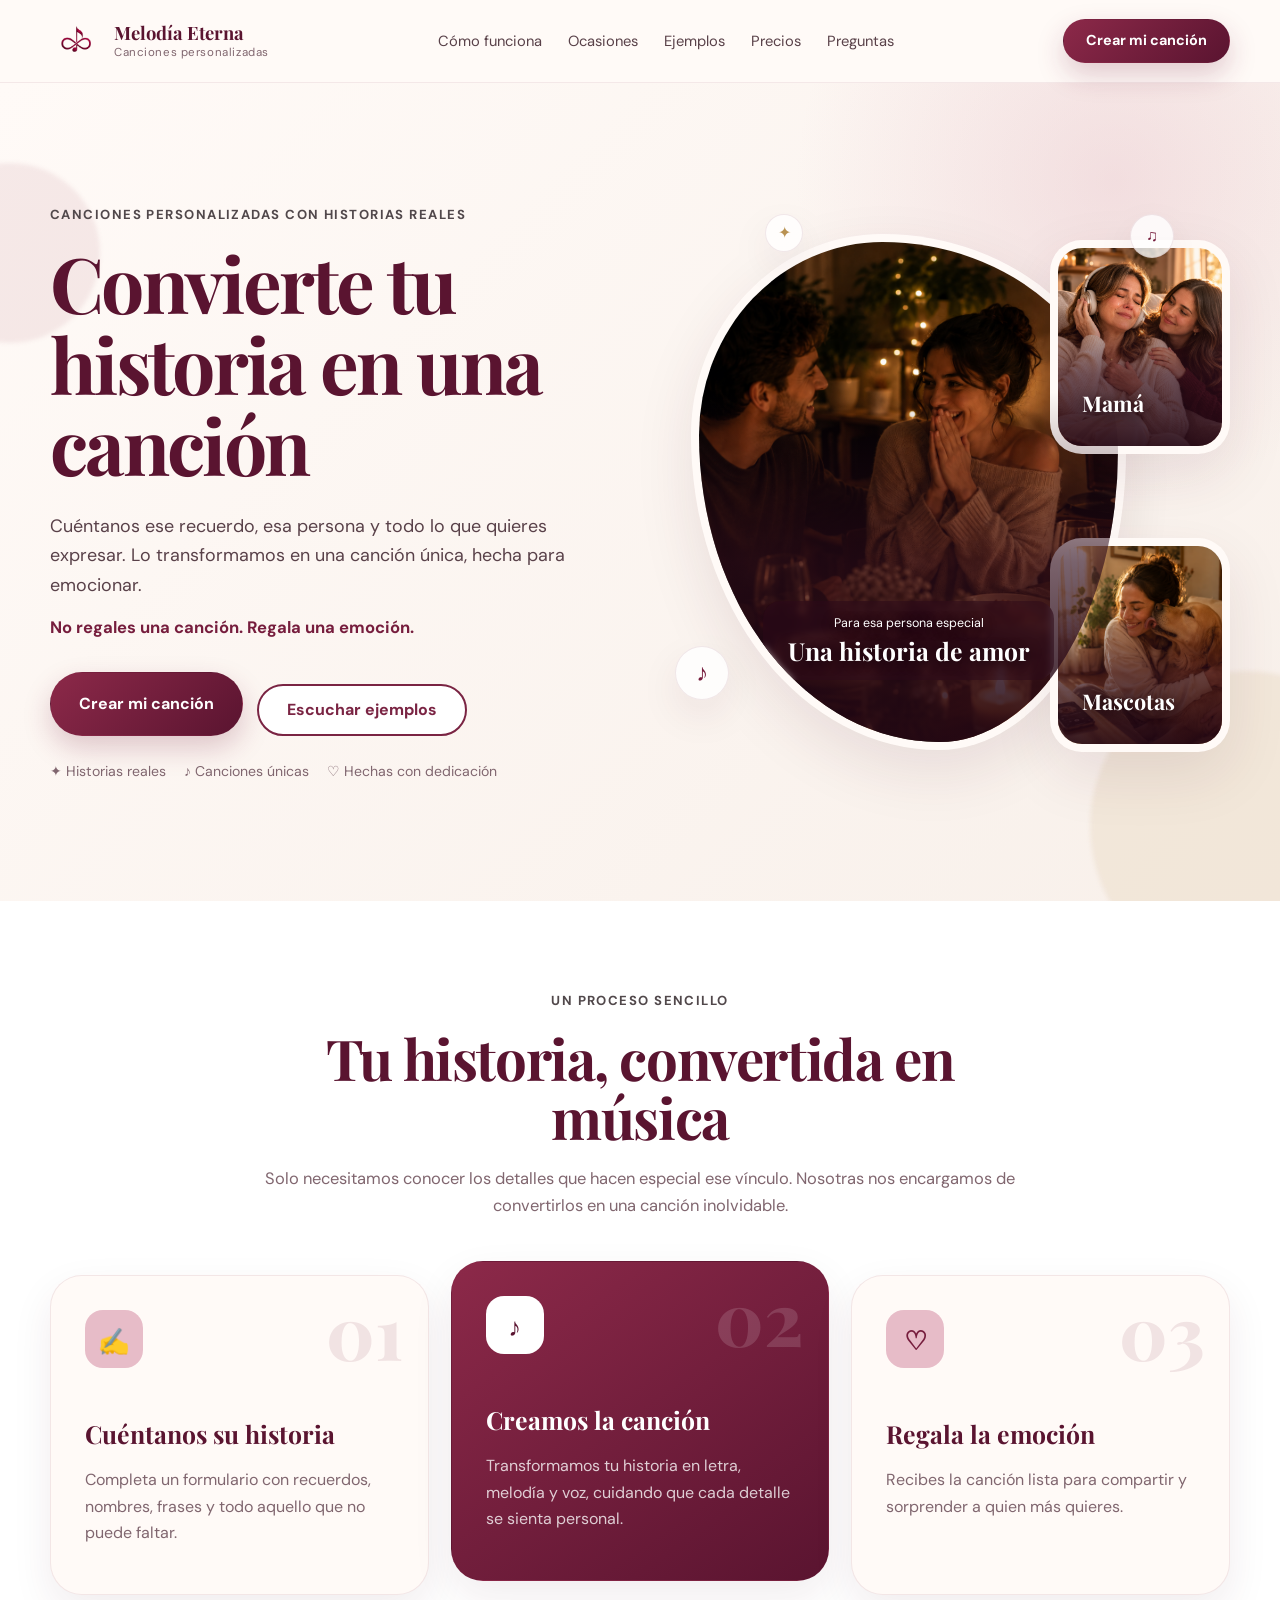
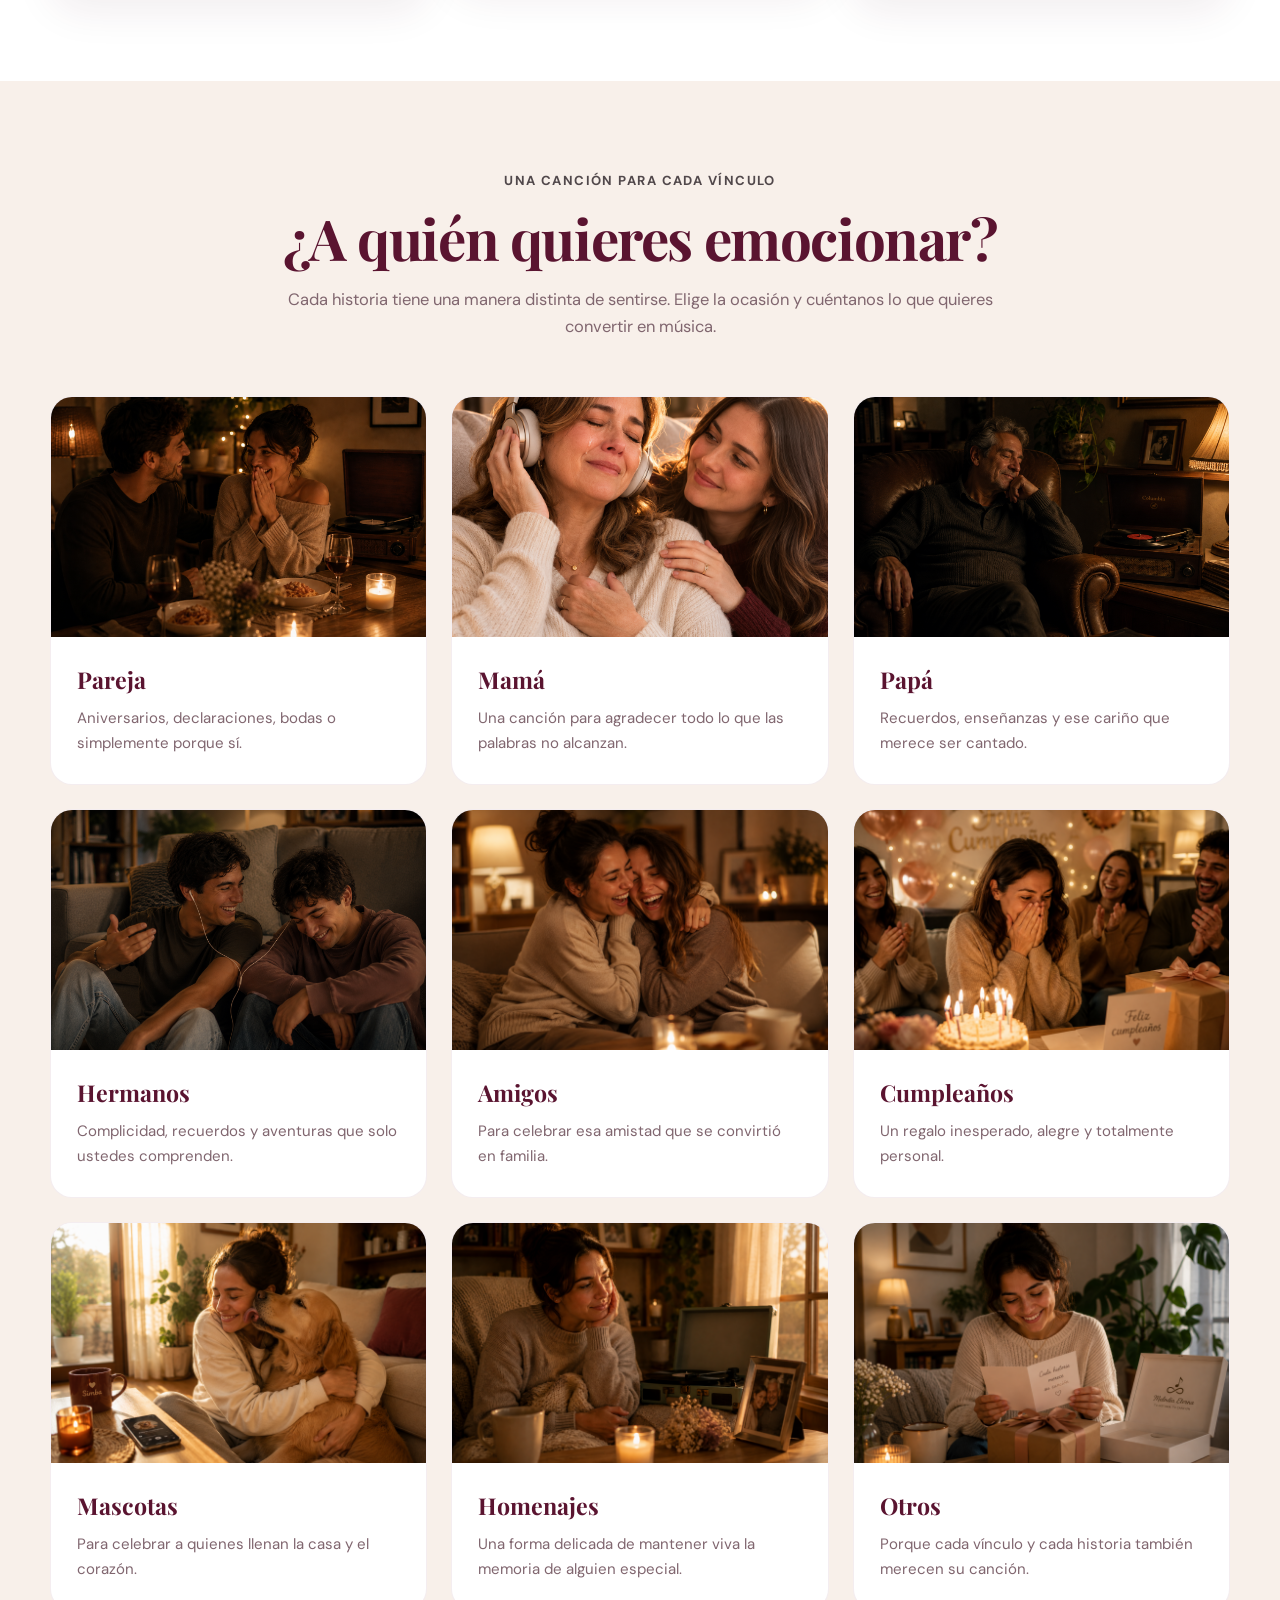
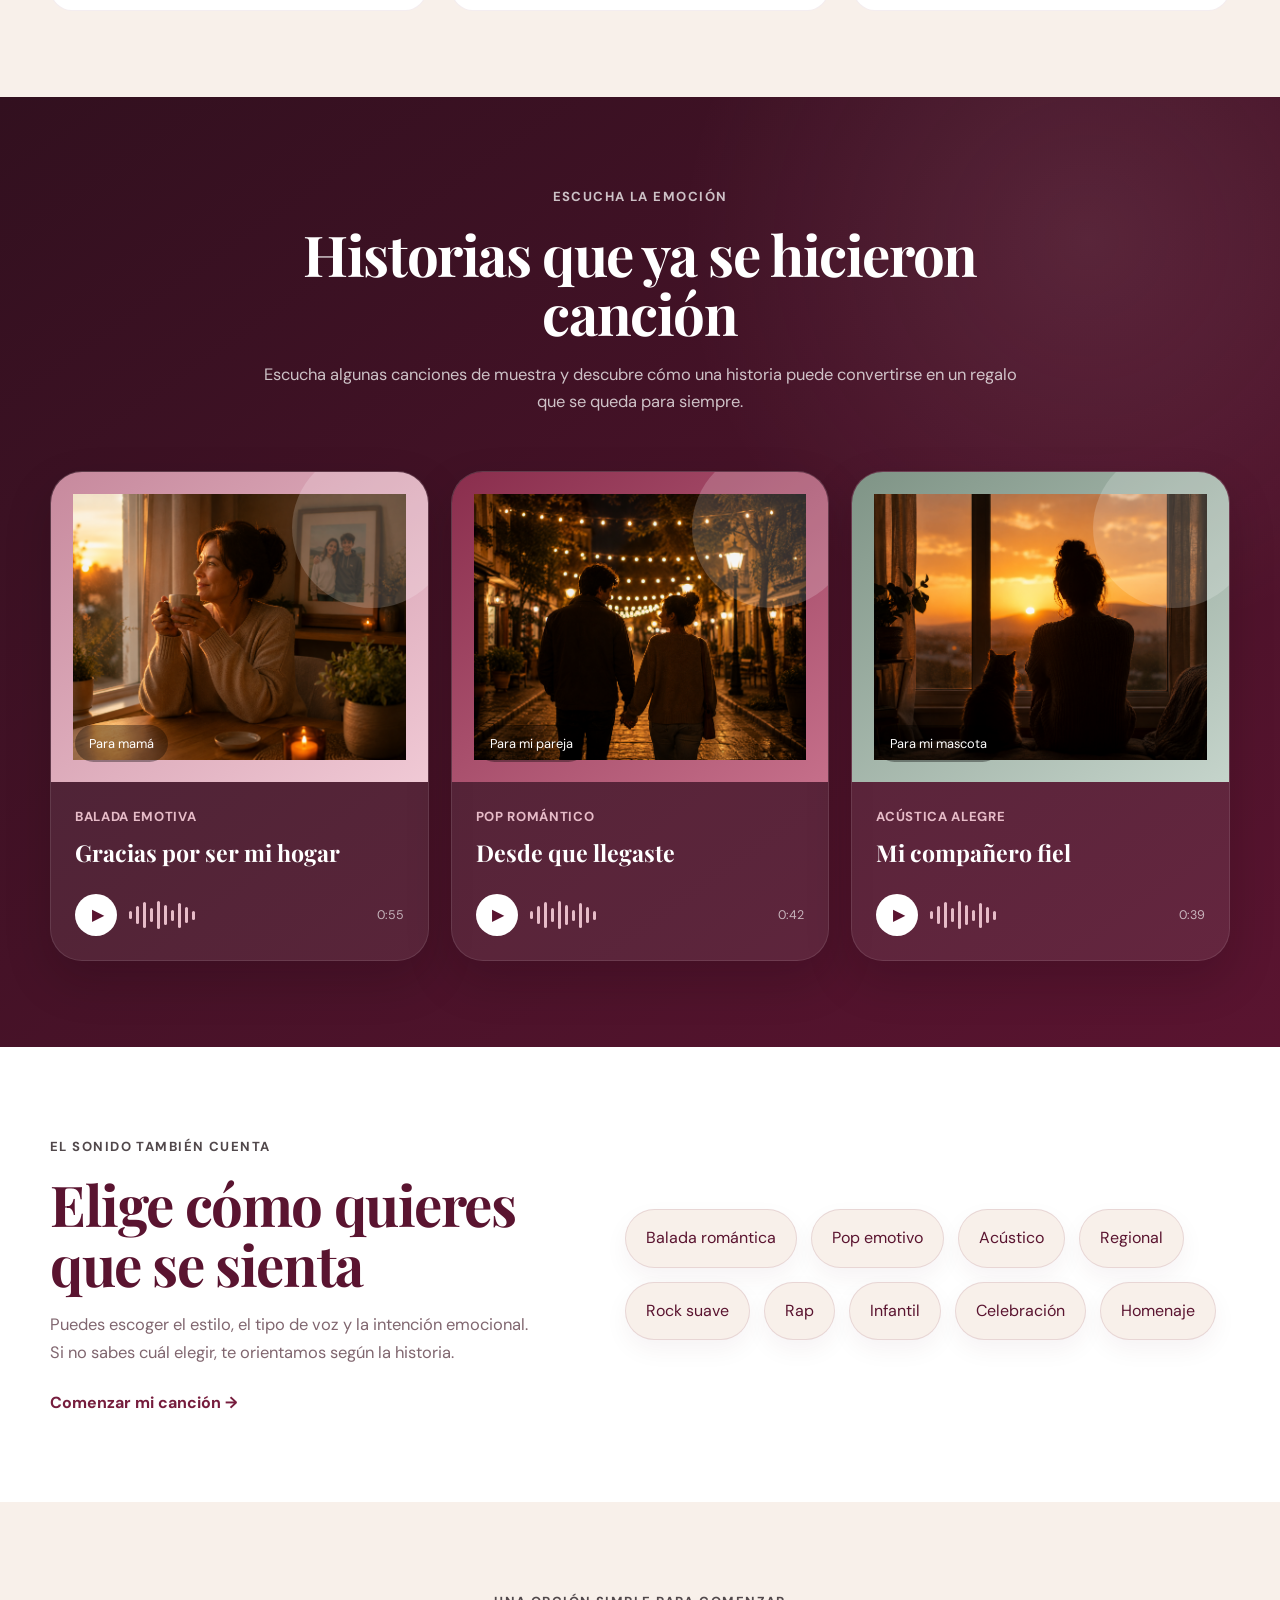
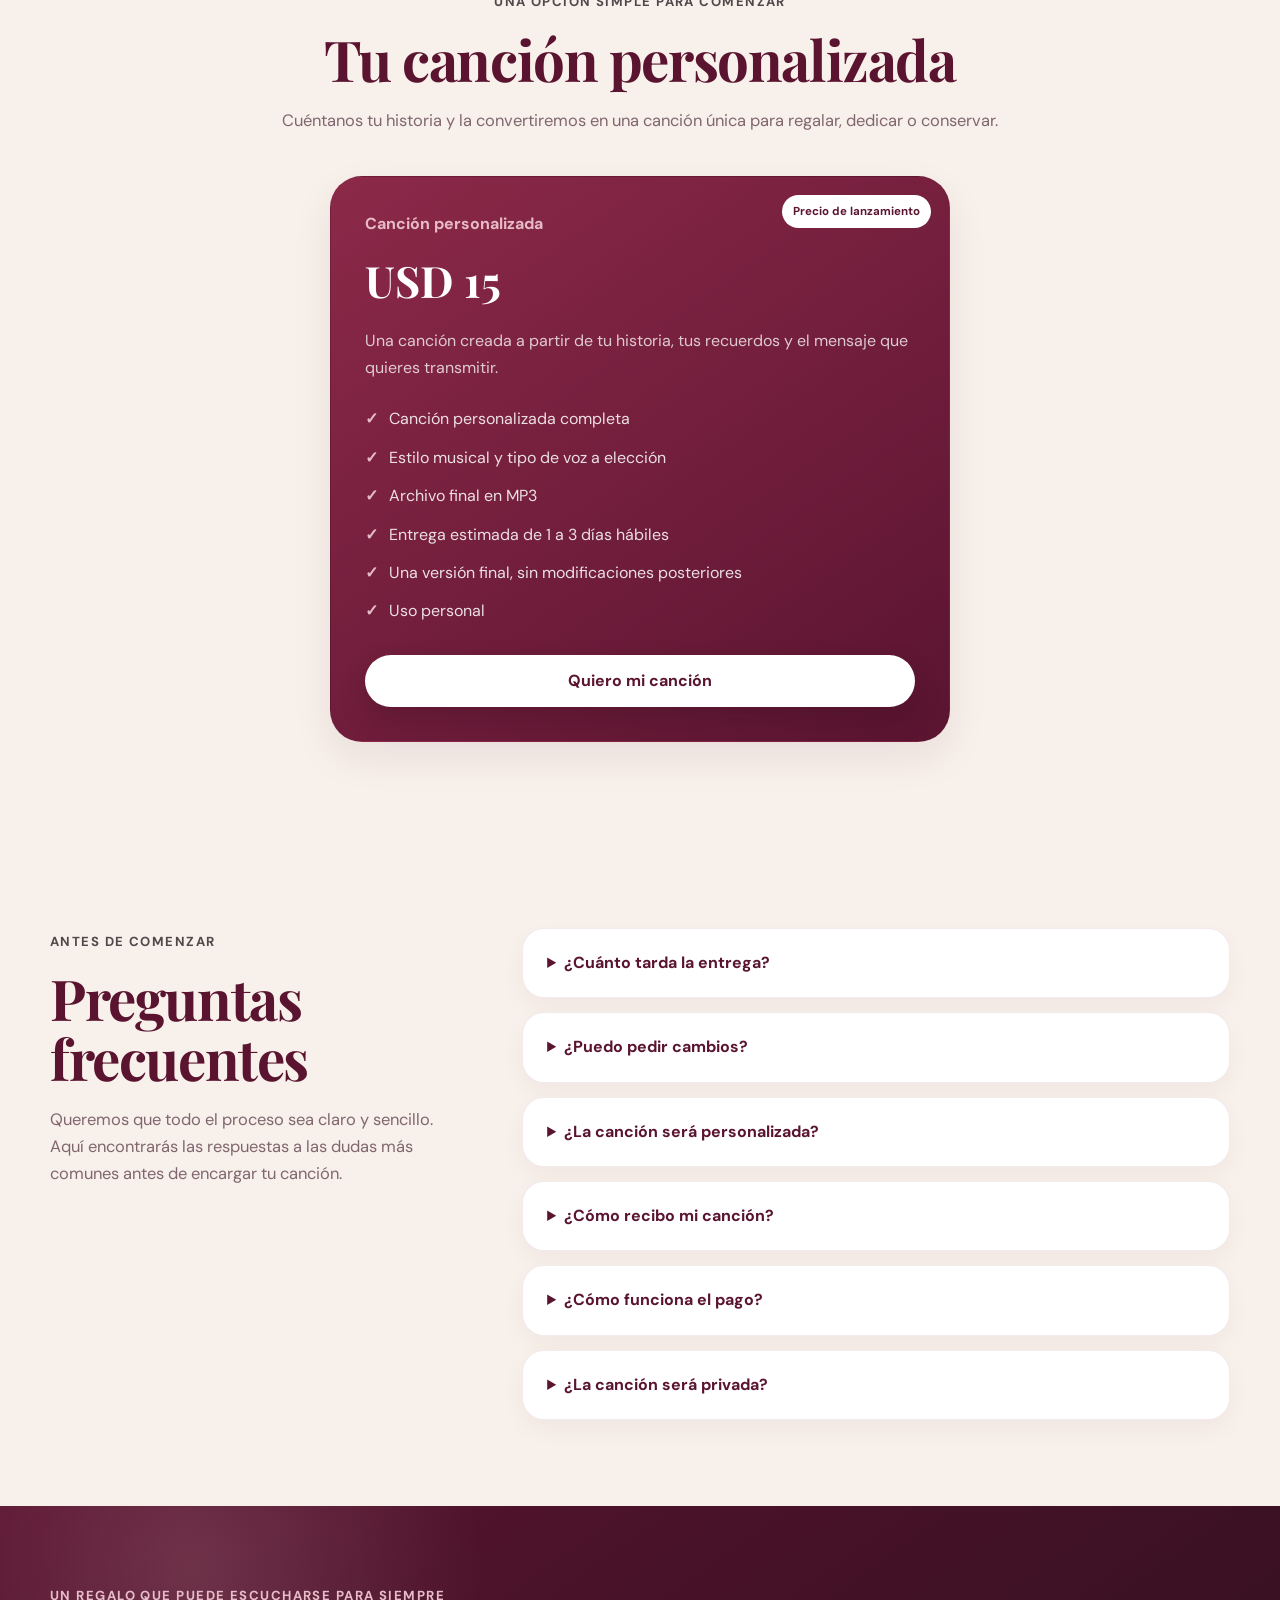
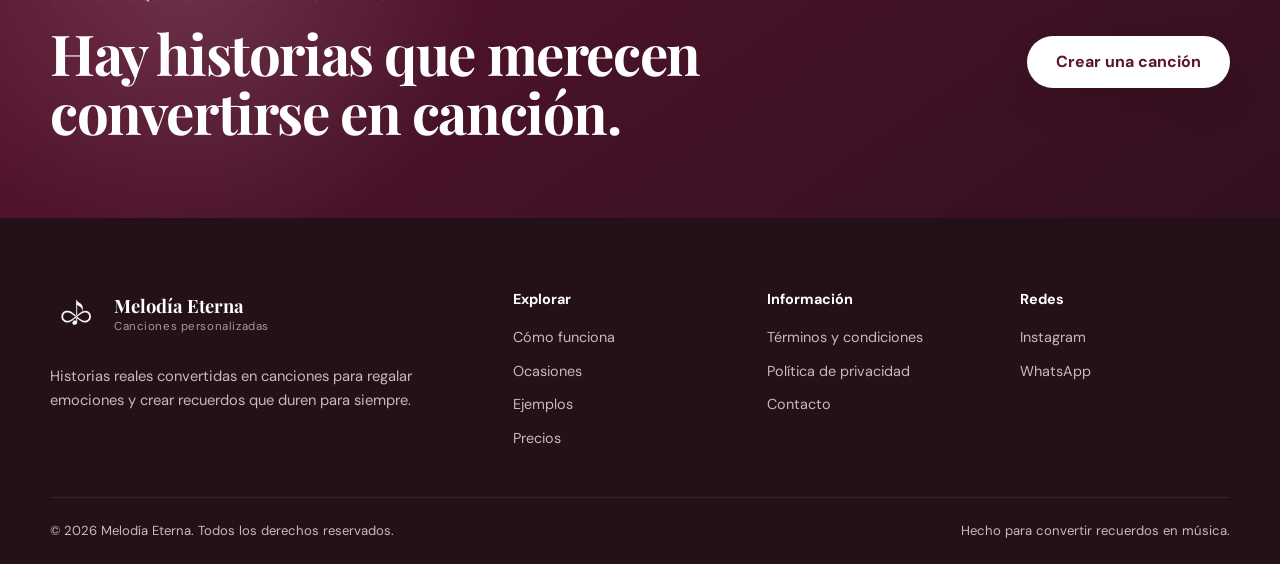
==== commit 64e08db0: "Corregir enlaces sociales del pie de página Enlaza Instagram y WhatsApp oficiales y elimina TikTok s" ====
--- a/index.html
+++ b/index.html
@@ -4,7 +4,11 @@
 <head>
 <meta charset="utf-8"/>
 <meta content="width=device-width, initial-scale=1.0" name="viewport"/>
+<meta content="light" name="color-scheme"/>
+<meta content="#fffaf7" name="theme-color"/>
+<style>html,body{background:#fffaf7;color-scheme:light}</style>
 <title>Melodía Eterna | Canciones personalizadas</title>
+<link rel="icon" type="image/png" href="/img/logo-simbolo.png"/>
 <meta content="Transformamos historias reales en canciones personalizadas para regalar emociones y crear recuerdos que duren para siempre." name="description"/>
 <link href="https://fonts.googleapis.com" rel="preconnect"/>
 <link crossorigin="" href="https://fonts.gstatic.com" rel="preconnect"/>
@@ -239,7 +243,7 @@
 <details><summary>¿Puedo pedir cambios?</summary><p>El servicio de lanzamiento incluye una única versión final y no contempla modificaciones posteriores. Por eso, antes de crearla te pedimos que nos cuentes con detalle todo lo que quieres incluir y lo que prefieres evitar.</p></details>
 <details><summary>¿La canción será personalizada?</summary><p>Sí. La letra y la dirección creativa se construyen a partir de la historia, recuerdos, nombres, emociones y preferencias que nos compartas en el formulario.</p></details>
 <details><summary>¿Cómo recibo mi canción?</summary><p>Recibirás tu canción final en formato MP3 a través del medio de contacto indicado en tu pedido.</p></details>
-<details><summary>¿Cómo funciona el pago?</summary><p>Después de revisar tu solicitud nos pondremos en contacto contigo para confirmar el pago. Para clientes internacionales utilizamos PayPal; en Chile también podemos coordinar transferencia bancaria.</p></details>
+<details><summary>¿Cómo funciona el pago?</summary><p>Después de revisar tu solicitud nos pondremos en contacto contigo para confirmar el pago. En Chile puedes pagar mediante Mercado Pago; desde otros países, mediante PayPal.</p></details>
 <details><summary>¿La canción será privada?</summary><p>Sí. Tu historia y tus datos se utilizan únicamente para gestionar y crear tu pedido. No publicaremos ni compartiremos tu canción sin tu autorización.</p></details>
 </div>
 </div>
@@ -288,9 +292,8 @@
 </div>
 <div class="footer-links">
 <strong>Redes</strong>
-<a href="#">Instagram</a>
-<a href="#">TikTok</a>
-<a href="#">WhatsApp</a>
+<a href="https://www.instagram.com/melodiaeternaoficial/" target="_blank" rel="noopener noreferrer">Instagram</a>
+            <a href="https://wa.me/56979349755" target="_blank" rel="noopener noreferrer">WhatsApp</a>
 </div>
 </div>
 <div class="container footer-bottom">
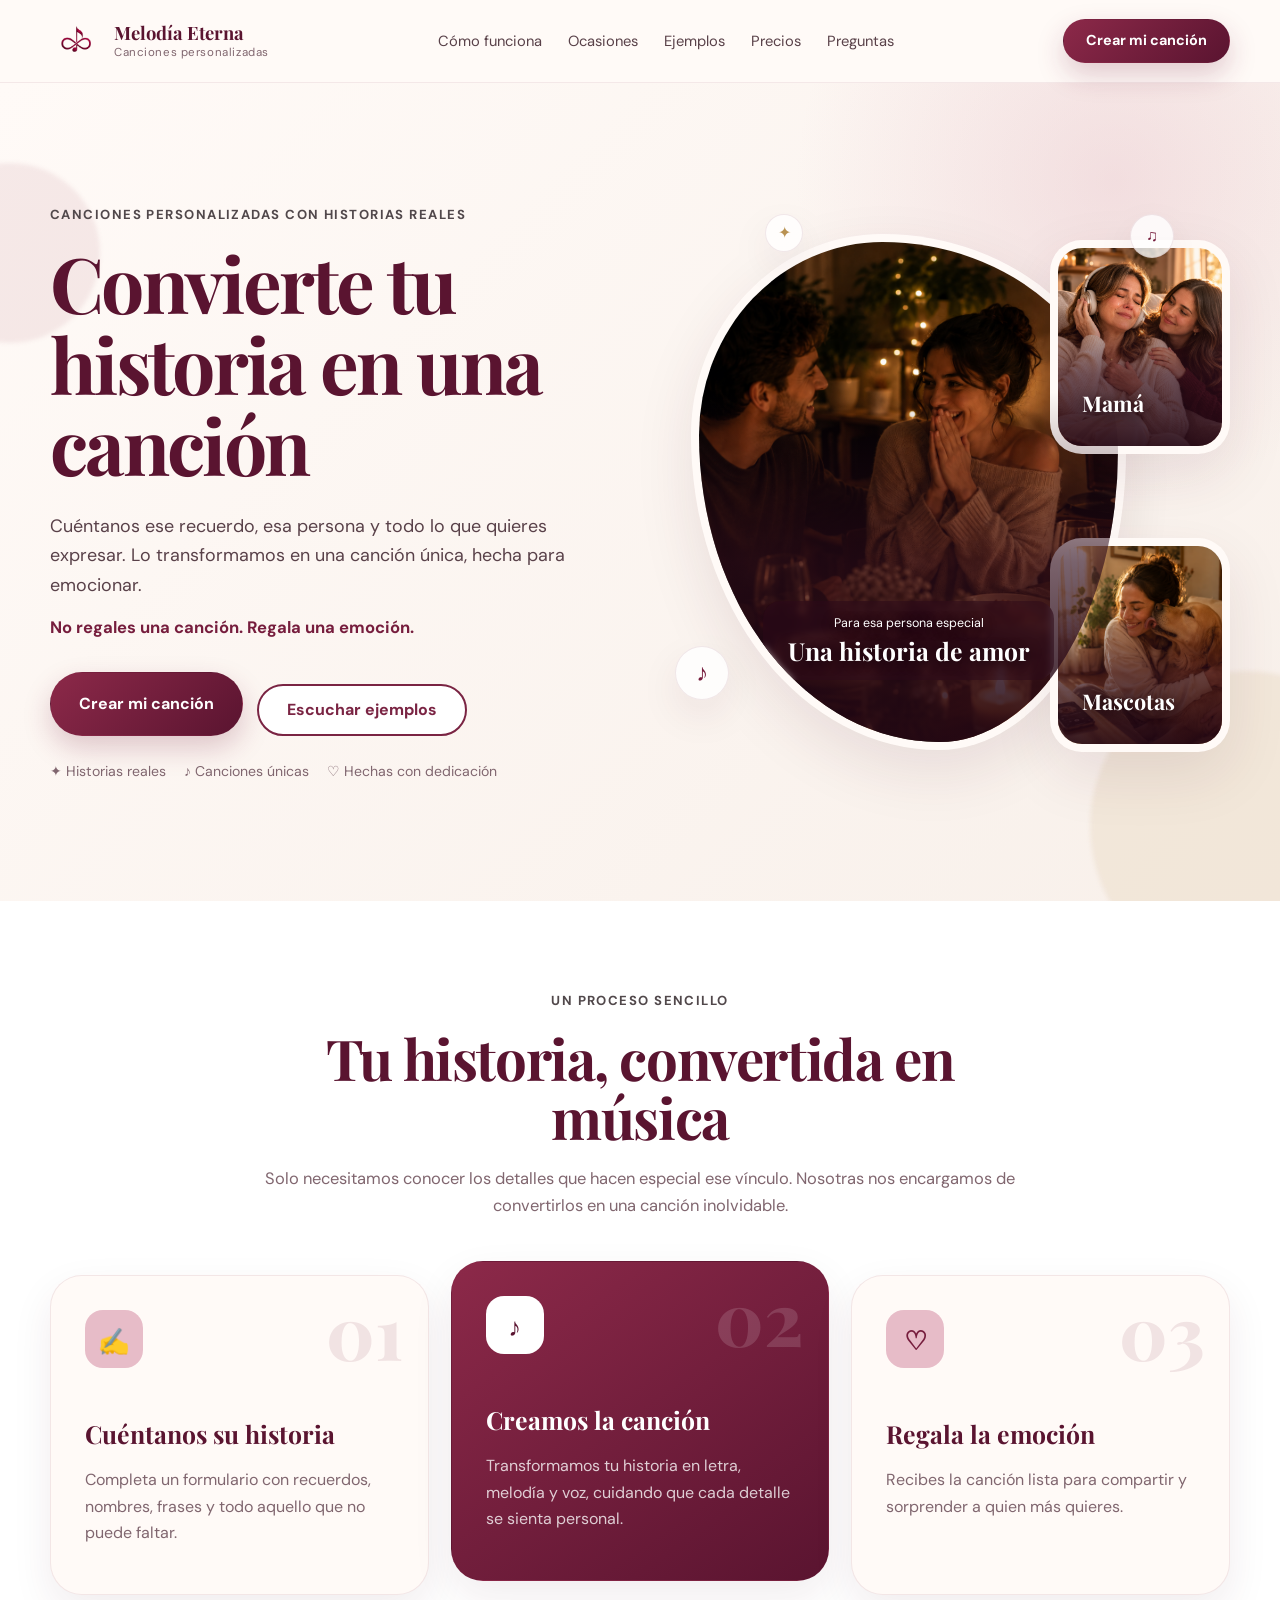
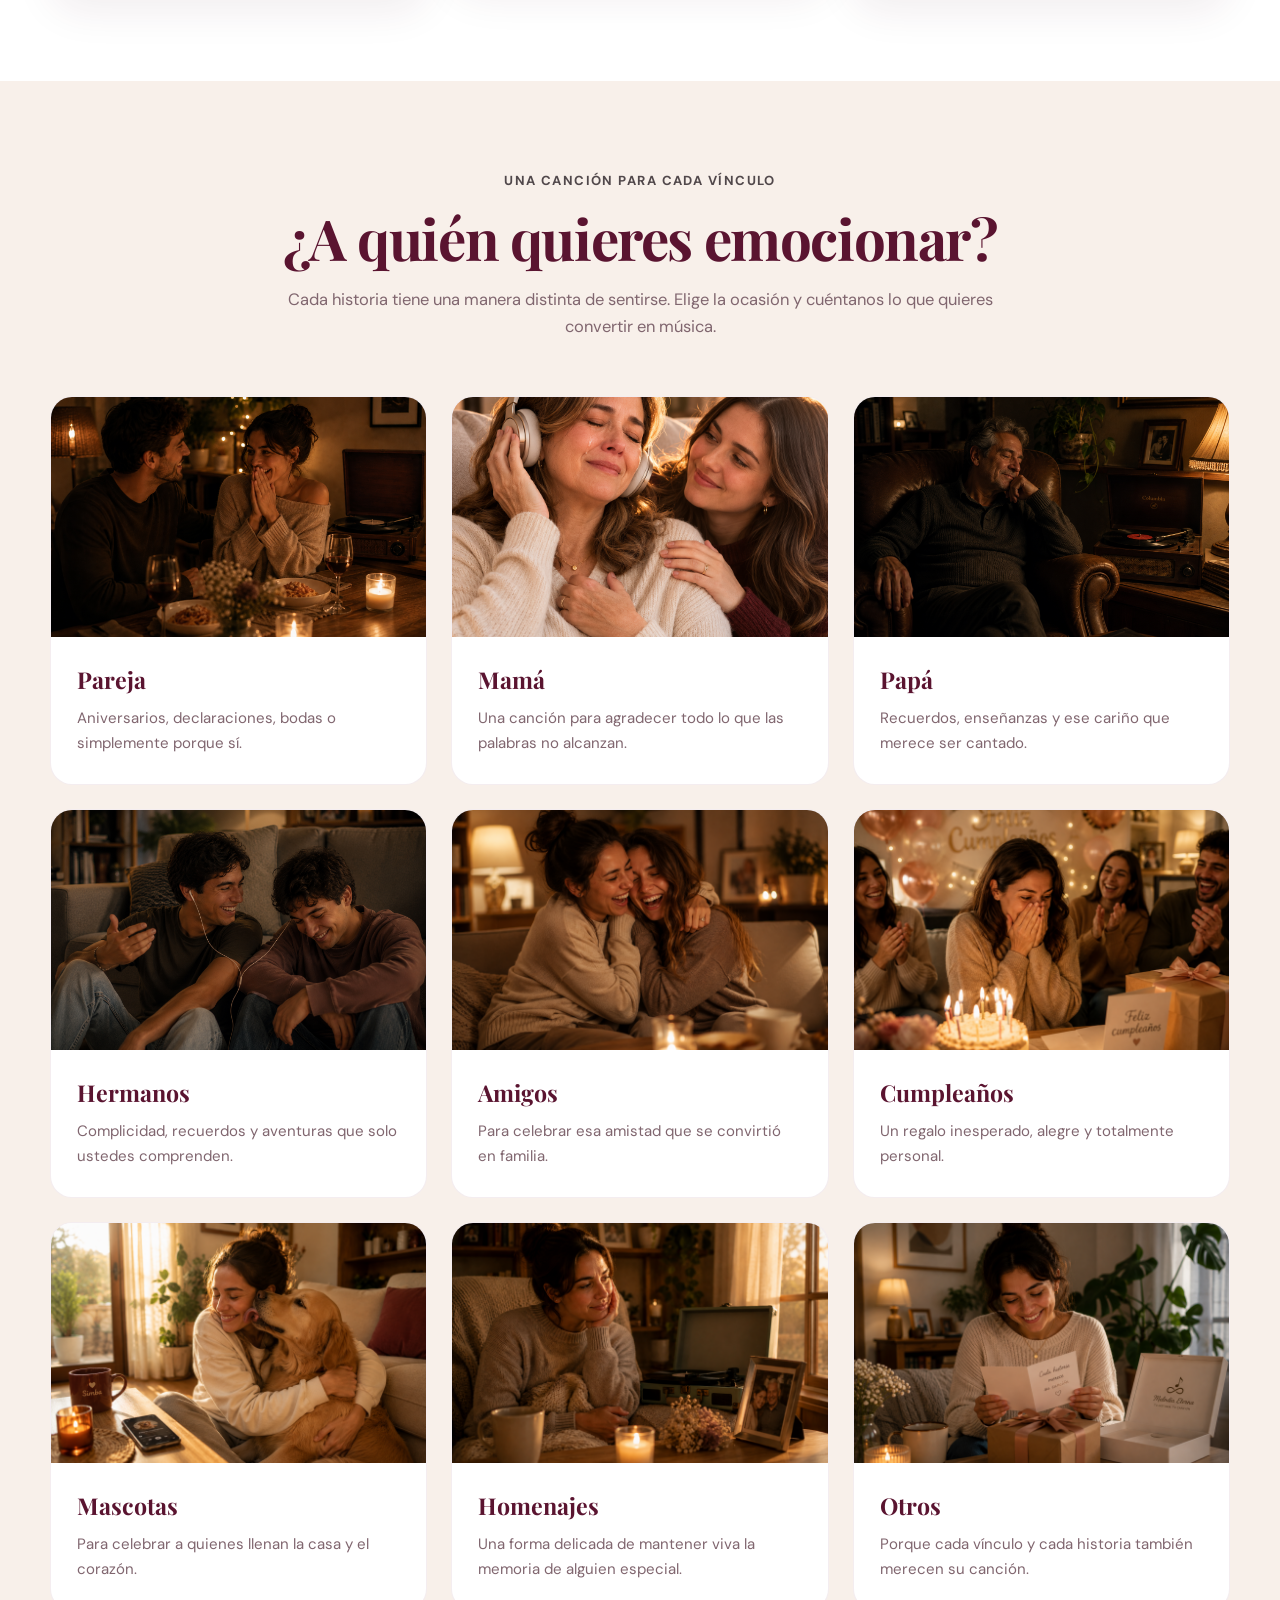
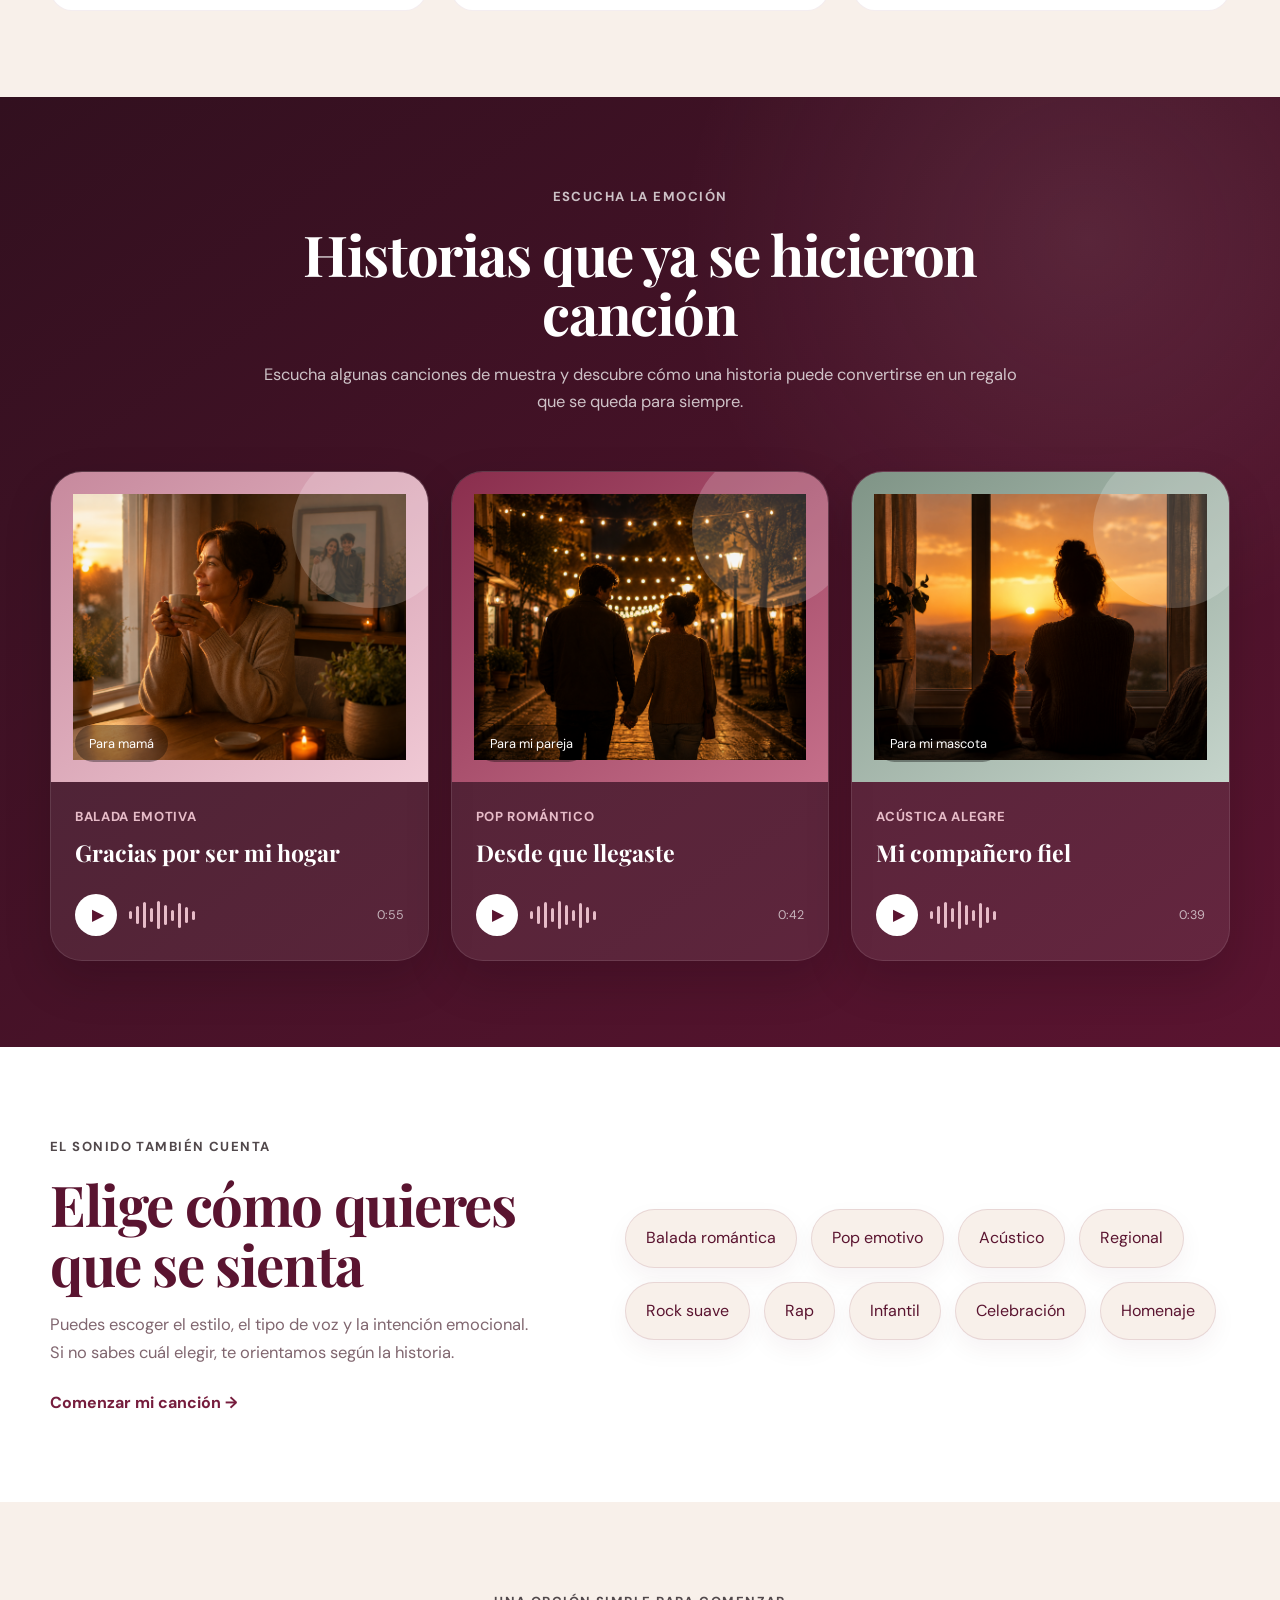
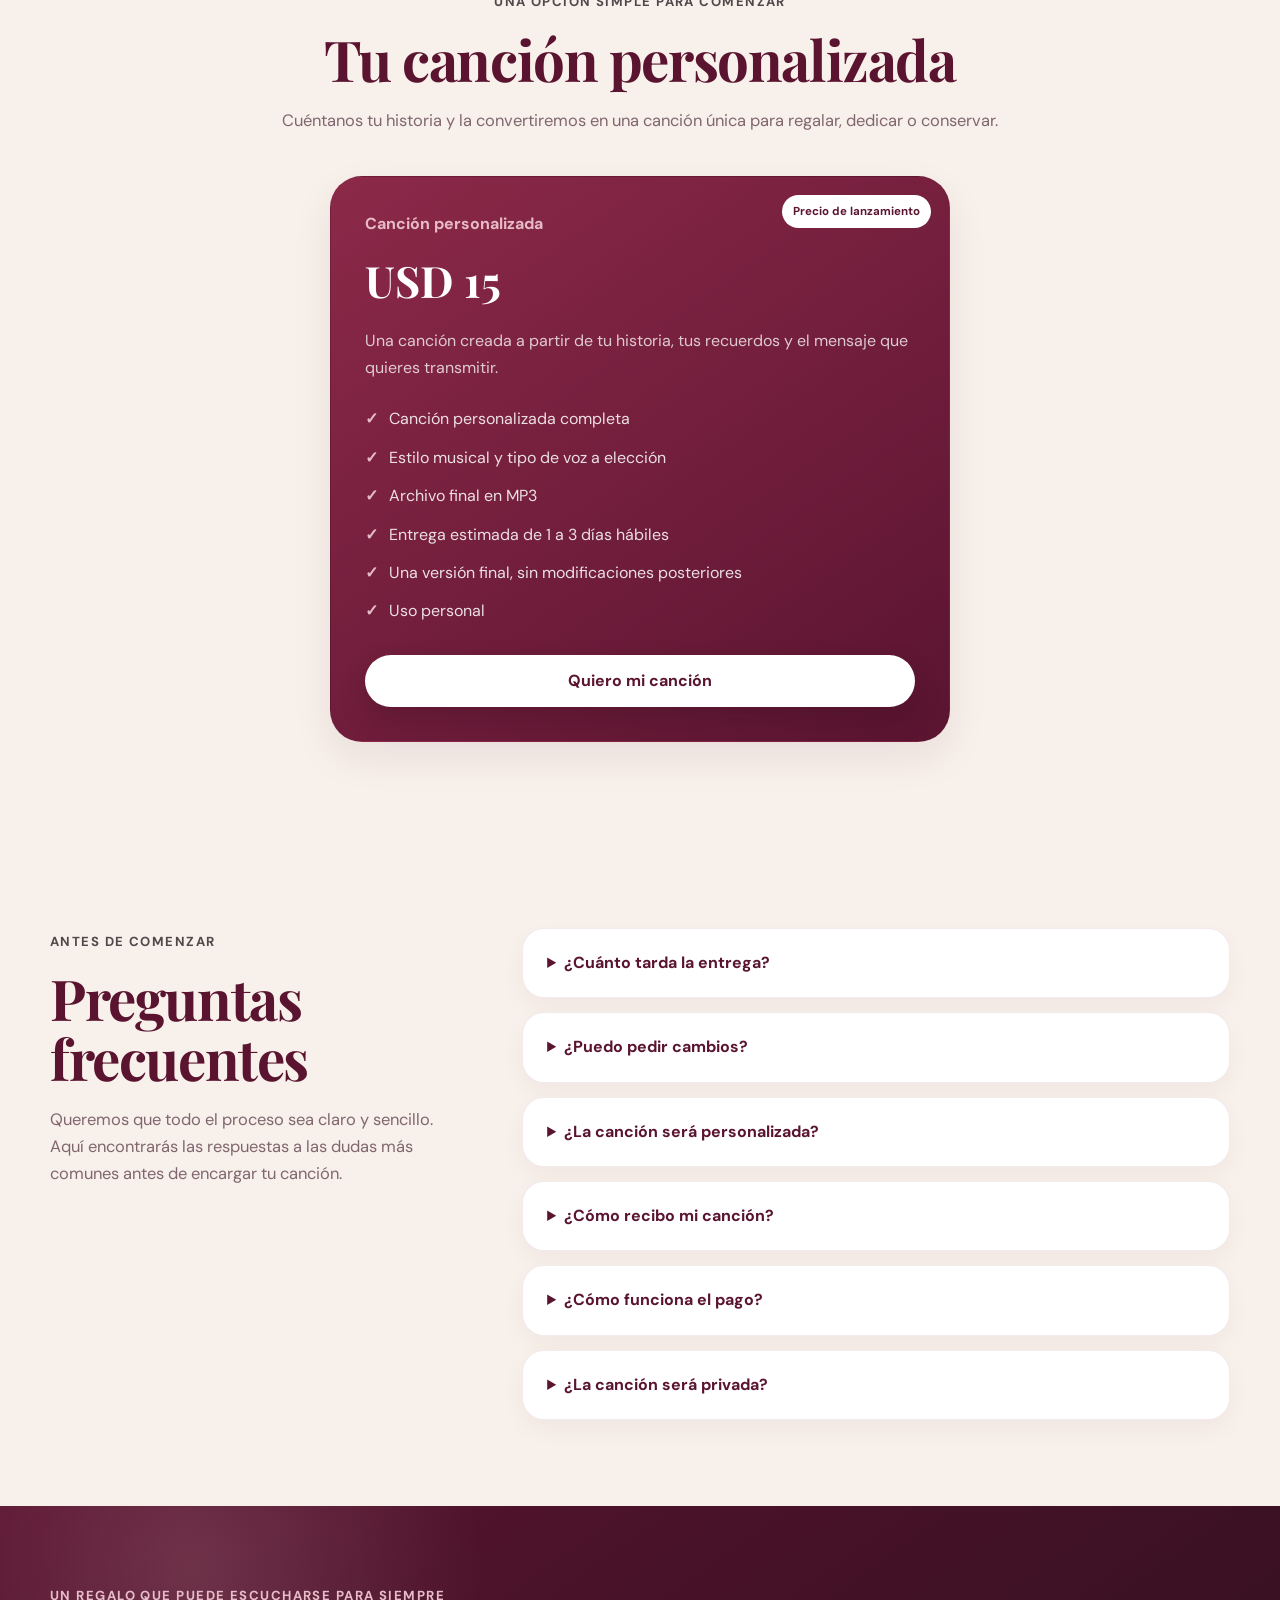
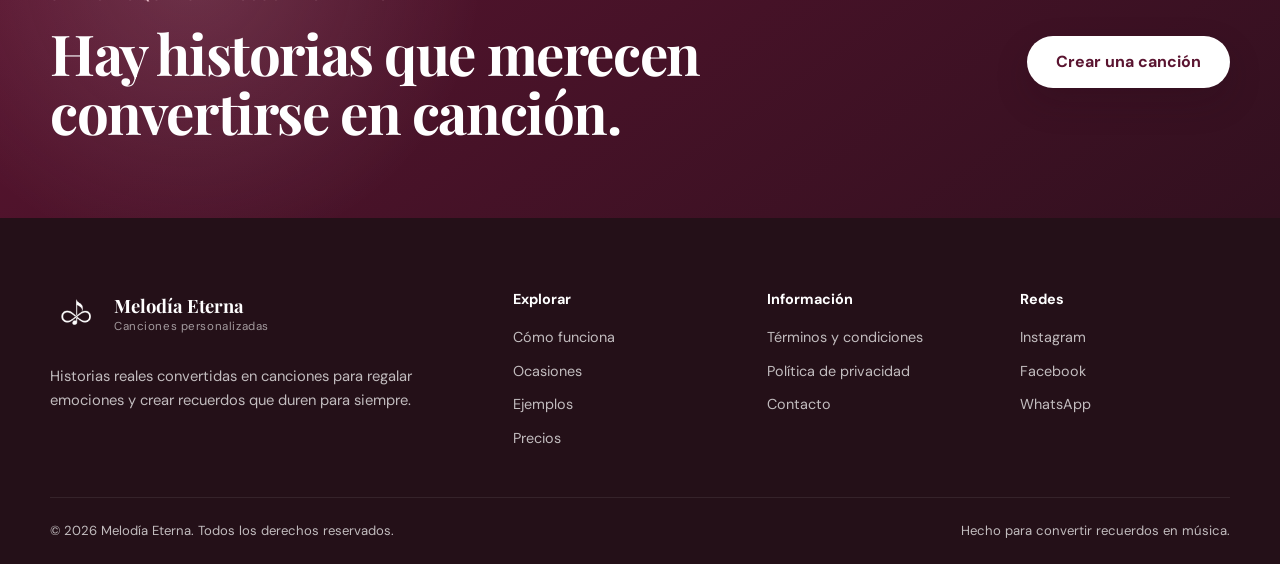
==== commit ca9bb9c7: "Agregar Facebook al pie de página Añade el enlace oficial de Facebook junto a Instagram y WhatsApp." ====
--- a/index.html
+++ b/index.html
@@ -293,6 +293,7 @@
 <div class="footer-links">
 <strong>Redes</strong>
 <a href="https://www.instagram.com/melodiaeternaoficial/" target="_blank" rel="noopener noreferrer">Instagram</a>
+            <a href="https://www.facebook.com/profile.php?id=61594396690981" target="_blank" rel="noopener noreferrer">Facebook</a>
             <a href="https://wa.me/56979349755" target="_blank" rel="noopener noreferrer">WhatsApp</a>
 </div>
 </div>
